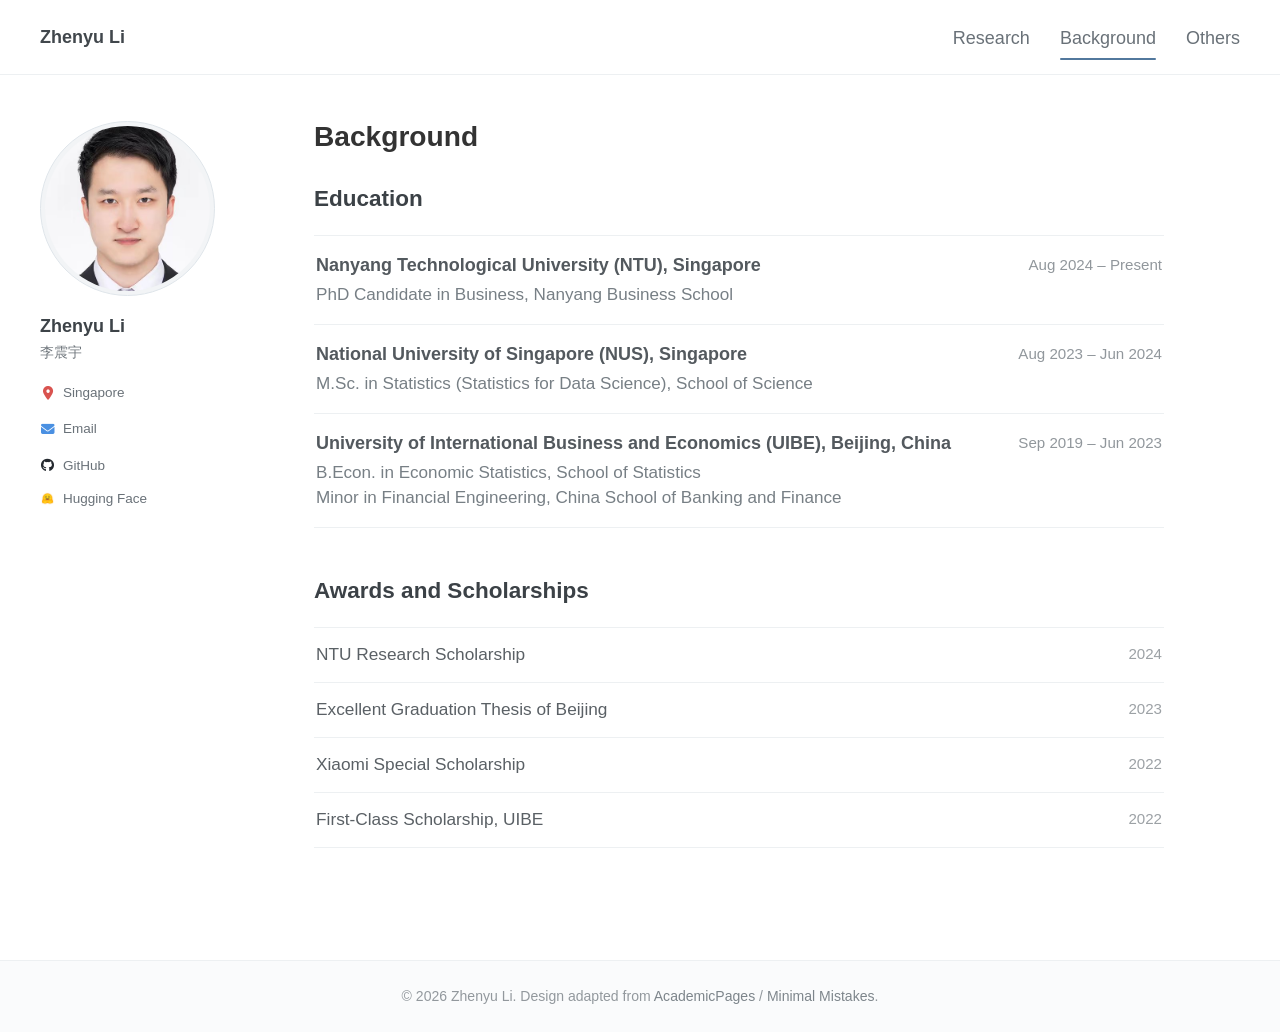
==== background/index.html @ b572c9ec "Refresh global sidebar icon styles" ====
<!DOCTYPE html>
<html lang="en">
<head>
  <meta charset="utf-8">
  <meta name="viewport" content="width=device-width, initial-scale=1">
  <title>Background – Zhenyu Li</title>
  <meta name="description" content="Education, awards, and academic background of Zhenyu Li.">
  <link rel="canonical" href="https://zhenyu-zane.github.io/background/">
  <link rel="stylesheet" href="/assets/css/site.css">
  <link rel="stylesheet" href="/assets/css/refinement.css">
  <link rel="stylesheet" href="/assets/css/layout-wide.css?v=20260831-5">
  <link rel="stylesheet" href="https://cdnjs.cloudflare.com/ajax/libs/font-awesome/6.5.2/css/all.min.css">
</head>
<body>
  <header class="masthead">
    <div class="masthead-inner">
      <a class="site-title" href="/">Zhenyu Li</a>
      <nav class="site-nav" aria-label="Primary navigation">
        <a href="/research/">Research</a>
        <a class="active" href="/background/">Background</a>
        <a href="/others/">Others</a>
      </nav>
    </div>
  </header>

  <div class="page-shell">
    <aside class="author-profile" aria-label="Author profile">
      <div class="author-avatar"><img src="/证件照白底2寸.jpg" alt="Portrait of Zhenyu Li"></div>
      <div>
        <h2 class="author-name">Zhenyu Li</h2>
        <p class="author-bio">李震宇</p>
      </div>
      <ul class="author-links">
        <li><span><i class="fa-solid fa-location-dot"></i> Singapore</span></li>
        <li><a href="mailto:zhenyu009@e.ntu.edu.sg"><i class="fa-solid fa-envelope"></i> Email</a></li>
        <li><a href="https://github.com/Zhenyu-Zane" target="_blank" rel="noopener"><i class="fa-brands fa-github"></i> GitHub</a></li>
        <li><a href="https://huggingface.co/Zhenyu-Zane" target="_blank" rel="noopener"><img class="hf-mini" src="/huggingface.png" alt=""> Hugging Face</a></li>
      </ul>
    </aside>

    <main class="page-content">
      <h1 class="page-title">Background</h1>
      <section class="section-block">
        <h2 class="section-heading">Education</h2>
        <div class="education-list">
          <div class="education-row"><div><div class="education-school">Nanyang Technological University (NTU), Singapore</div><div class="education-degree">PhD Candidate in Business, Nanyang Business School</div></div><div class="education-date">Aug 2024 – Present</div></div>
          <div class="education-row"><div><div class="education-school">National University of Singapore (NUS), Singapore</div><div class="education-degree">M.Sc. in Statistics (Statistics for Data Science), School of Science</div></div><div class="education-date">Aug 2023 – Jun 2024</div></div>
          <div class="education-row"><div><div class="education-school">University of International Business and Economics (UIBE), Beijing, China</div><div class="education-degree">B.Econ. in Economic Statistics, School of Statistics<br>Minor in Financial Engineering, China School of Banking and Finance</div></div><div class="education-date">Sep 2019 – Jun 2023</div></div>
        </div>
      </section>
      <section class="section-block">
        <h2 class="section-heading">Awards and Scholarships</h2>
        <div class="simple-list">
          <div class="simple-row"><div class="simple-name">NTU Research Scholarship</div><div class="simple-year">2024</div></div>
          <div class="simple-row"><div class="simple-name">Excellent Graduation Thesis of Beijing</div><div class="simple-year">2023</div></div>
          <div class="simple-row"><div class="simple-name">Xiaomi Special Scholarship</div><div class="simple-year">2022</div></div>
          <div class="simple-row"><div class="simple-name">First-Class Scholarship, UIBE</div><div class="simple-year">2022</div></div>
        </div>
      </section>
    </main>
  </div>

  <footer class="site-footer"><div class="site-footer-inner">© 2026 Zhenyu Li. Design adapted from <a href="https://academicpages.github.io/" target="_blank" rel="noopener">AcademicPages</a> / <a href="https://mmistakes.github.io/minimal-mistakes/" target="_blank" rel="noopener">Minimal Mistakes</a>.</div></footer>
</body>
</html>
---- assets/css/site.css ----
:root {
  --accent: #52789d;
  --accent-dark: #456987;
  --text-main: #4f555a;
  --text-strong: #30363b;
  --text-secondary: #6f767c;
  --text-muted: #969da3;
  --border: #dfe5ea;
  --border-soft: #edf0f2;
  --surface-soft: #f7f9fb;
  --surface-blue: #f3f7fb;
  --white: #ffffff;
  --page-width: 1180px;
  --content-width: 790px;
}

* { box-sizing: border-box; }

html {
  scroll-behavior: smooth;
  background: var(--white);
}

body {
  margin: 0;
  color: var(--text-main);
  background: var(--white);
  font-family: -apple-system, BlinkMacSystemFont, "Segoe UI", Roboto, Helvetica, Arial, sans-serif;
  font-size: 16px;
  line-height: 1.62;
  -webkit-font-smoothing: antialiased;
  text-rendering: optimizeLegibility;
}

a {
  color: var(--accent-dark);
  text-decoration: none;
}

a:hover {
  color: var(--accent);
  text-decoration: underline;
  text-underline-offset: 3px;
}

.masthead {
  position: relative;
  z-index: 20;
  width: 100%;
  background: rgba(255,255,255,.98);
  border-bottom: 1px solid var(--border-soft);
}

.masthead-inner {
  max-width: var(--page-width);
  min-height: 68px;
  margin: 0 auto;
  padding: 0 24px;
  display: flex;
  align-items: center;
  justify-content: space-between;
  gap: 28px;
}

.site-title {
  color: #343a40;
  font-size: .98rem;
  font-weight: 600;
  white-space: nowrap;
}

.site-title:hover {
  color: var(--accent-dark);
  text-decoration: none;
}

.site-nav {
  display: flex;
  align-items: center;
  gap: 29px;
}

.site-nav a {
  position: relative;
  padding: 24px 0 21px;
  color: #565d63;
  font-size: .91rem;
  font-weight: 500;
  white-space: nowrap;
}

.site-nav a:hover {
  color: var(--accent-dark);
  text-decoration: none;
}

.site-nav a.active::after {
  content: "";
  position: absolute;
  left: 0;
  right: 0;
  bottom: 14px;
  height: 2px;
  border-radius: 2px;
  background: var(--accent);
}

.page-shell {
  max-width: var(--page-width);
  margin: 0 auto;
  padding: 42px 24px 60px;
  display: grid;
  grid-template-columns: 230px minmax(0, 1fr);
  gap: 62px;
}

.author-profile {
  position: sticky;
  top: 28px;
  align-self: start;
  padding-top: 4px;
}

.author-avatar {
  width: 174px;
  height: 174px;
  margin-bottom: 19px;
  overflow: hidden;
  border-radius: 50%;
  background: #f2f4f6;
  border: 1px solid var(--border);
}

.author-avatar img {
  width: 100%;
  height: 100%;
  display: block;
  object-fit: cover;
  object-position: 50% 28%;
}

.author-name {
  margin: 0 0 2px;
  color: #343a40;
  font-size: 1.08rem;
  font-weight: 650;
  line-height: 1.35;
}

.author-bio {
  margin: 0 0 15px;
  color: var(--text-secondary);
  font-size: .86rem;
  line-height: 1.45;
}

.author-role {
  margin: 0 0 18px;
  color: var(--text-secondary);
  font-size: .82rem;
  line-height: 1.48;
}

.author-links {
  list-style: none;
  margin: 0;
  padding: 0;
}

.author-links li {
  margin: 7px 0;
}

.author-links a,
.author-links span {
  display: inline-flex;
  align-items: center;
  gap: 8px;
  color: #697178;
  font-size: .81rem;
  line-height: 1.35;
}

.author-links a:hover {
  color: var(--accent-dark);
  text-decoration: none;
}

.author-links i {
  width: 15px;
  color: #7d868e;
  text-align: center;
}

.hf-mini {
  width: 15px;
  height: 15px;
  object-fit: contain;
  opacity: .72;
  filter: grayscale(1);
}

.page-content {
  width: 100%;
  max-width: var(--content-width);
  min-width: 0;
}

.page-title {
  margin: 0 0 25px;
  color: #333;
  font-size: 1.54rem;
  font-weight: 620;
  line-height: 1.3;
}

.home-intro {
  color: var(--text-main);
}

.home-intro p {
  margin: 0 0 18px;
  line-height: 1.64;
}

.home-section {
  margin: 40px 0;
}

.home-section-heading {
  margin-bottom: 14px;
}

.home-section-label {
  color: #7f878d;
  font-size: .73rem;
  font-weight: 650;
  letter-spacing: .09em;
  text-transform: uppercase;
}

.research-layout {
  display: grid;
  grid-template-columns: 1fr 1fr;
  gap: 56px;
  padding-top: 2px;
}

.research-group-heading {
  margin-bottom: 13px;
  color: #42484d;
  font-size: .76rem;
  font-weight: 650;
  letter-spacing: .035em;
  text-transform: uppercase;
}

.research-tags {
  display: flex;
  flex-direction: column;
  align-items: flex-start;
  gap: 9px;
}

.research-tag {
  display: inline-flex;
  align-items: center;
  max-width: 100%;
  padding: 7px 13px;
  color: #4f5962;
  background: linear-gradient(180deg, #fbfcfd 0%, #f5f7f9 100%);
  border: 1px solid #dde3e8;
  border-radius: 18px;
  box-shadow: 0 2px 5px rgba(60,78,95,.025);
  font-size: .83rem;
  line-height: 1.25;
  transition: transform .16s ease, border-color .16s ease, background .16s ease, box-shadow .16s ease;
}

.research-tag::before {
  content: "";
  width: 5px;
  height: 5px;
  margin-right: 8px;
  flex-shrink: 0;
  background: #5d8db7;
  border-radius: 50%;
  box-shadow: 0 0 0 2px rgba(93,141,183,.08);
}

.research-group:nth-child(2) .research-tag::before {
  background: #7896ad;
  box-shadow: 0 0 0 2px rgba(120,150,173,.08);
}

.research-tag:hover {
  transform: translateY(-1px);
  background: #f3f7fa;
  border-color: #cbd9e4;
  box-shadow: 0 4px 9px rgba(60,78,95,.05);
}

.feature-list {
  border-top: 1px solid var(--border-soft);
}

.feature-row {
  display: grid;
  grid-template-columns: 88px minmax(0, 1fr);
  gap: 16px;
  padding: 14px 2px;
  border-bottom: 1px solid var(--border-soft);
}

.feature-year {
  padding-top: 1px;
  color: var(--text-muted);
  font-size: .79rem;
  white-space: nowrap;
}

.feature-title {
  color: #53595e;
  font-size: .92rem;
  font-weight: 600;
  line-height: 1.42;
}

.feature-meta {
  margin-top: 3px;
  color: #8c9297;
  font-size: .78rem;
  line-height: 1.45;
}

.education-list {
  border-top: 1px solid var(--border-soft);
}

.education-row {
  display: grid;
  grid-template-columns: minmax(0,1fr) auto;
  gap: 22px;
  padding: 15px 2px;
  border-bottom: 1px solid var(--border-soft);
}

.education-school {
  color: #53595e;
  font-size: .91rem;
  font-weight: 600;
  line-height: 1.42;
}

.education-degree {
  margin-top: 3px;
  color: #7f868c;
  font-size: .80rem;
  line-height: 1.45;
}

.education-date {
  padding-top: 1px;
  color: #9aa0a5;
  font-size: .77rem;
  white-space: nowrap;
}

.paper-card {
  width: 100%;
  margin: 20px 0 30px;
  padding: 26px 30px;
  background: #fff;
  border: 1px solid #dddfe2;
  border-radius: 15px;
}

.paper-title {
  margin: 0 0 8px;
  color: #444a4f;
  font-size: 1.04rem;
  font-weight: 620;
  line-height: 1.42;
}

.paper-title a { color: inherit; }
.paper-title a:hover { color: var(--accent-dark); }

.paper-authors,
.paper-description {
  margin: 0 0 7px;
  color: #5f666b;
  font-size: .87rem;
  line-height: 1.52;
}

.paper-status {
  margin: 0;
  color: #62686d;
  font-size: .86rem;
  line-height: 1.5;
}

.paper-link {
  margin-top: 12px;
  font-size: .80rem;
}

.paper-link a {
  color: #677078;
  text-decoration: underline;
  text-underline-offset: 3px;
}

.section-block { margin: 0 0 44px; }

.section-heading {
  margin: 0 0 18px;
  color: #3b4146;
  font-size: 1.20rem;
  font-weight: 620;
  line-height: 1.35;
}

.project-card {
  margin: 0 0 18px;
  padding: 20px 22px;
  background: var(--surface-soft);
  border: 1px solid var(--border);
  border-radius: 10px;
}

.project-title {
  margin: 0 0 6px;
  font-size: .98rem;
  font-weight: 620;
}

.project-description {
  margin: 0;
  color: #686f75;
  font-size: .85rem;
  line-height: 1.52;
}

.project-tags {
  display: flex;
  flex-wrap: wrap;
  gap: 7px;
  margin-top: 12px;
}

.project-tags span {
  padding: 4px 9px;
  color: #6f7880;
  background: #fff;
  border: 1px solid #dde3e8;
  border-radius: 13px;
  font-size: .70rem;
}

.simple-list { border-top: 1px solid var(--border-soft); }

.simple-row {
  display: grid;
  grid-template-columns: minmax(0, 1fr) 58px;
  gap: 18px;
  padding: 13px 2px;
  border-bottom: 1px solid var(--border-soft);
}

.simple-name {
  color: #5a6065;
  font-size: .87rem;
  line-height: 1.48;
}

.simple-year {
  color: #9ca1a5;
  font-size: .77rem;
  text-align: right;
  white-space: nowrap;
}

.notice {
  margin: 22px 0 0;
  padding: 15px 18px;
  background: linear-gradient(90deg, var(--surface-blue), #fff 100%);
  border: 1px solid #d8e3ee;
  border-left: 4px solid var(--accent);
  border-radius: 7px;
  color: #697178;
  font-size: .83rem;
  line-height: 1.5;
}

.home-updated {
  margin-top: 33px;
  color: #a6aaae;
  font-size: .70rem;
}

.site-footer {
  border-top: 1px solid var(--border-soft);
  background: #fafbfc;
}

.site-footer-inner {
  max-width: var(--page-width);
  margin: 0 auto;
  padding: 24px;
  color: #92989d;
  font-size: .72rem;
  text-align: center;
}

.site-footer a { color: #7d858b; }

@media (max-width: 900px) {
  .page-shell {
    grid-template-columns: 190px minmax(0, 1fr);
    gap: 38px;
  }

  .author-avatar {
    width: 150px;
    height: 150px;
  }
}

@media (max-width: 700px) {
  body { font-size: 15px; }

  .masthead-inner {
    min-height: 60px;
    padding: 0 16px;
    gap: 16px;
  }

  .site-title { font-size: .91rem; }

  .site-nav {
    gap: 15px;
    overflow-x: auto;
  }

  .site-nav a {
    padding: 20px 0 17px;
    font-size: .80rem;
  }

  .site-nav a.active::after { bottom: 11px; }

  .page-shell {
    display: block;
    padding: 28px 17px 46px;
  }

  .author-profile {
    position: static;
    display: grid;
    grid-template-columns: 96px minmax(0, 1fr);
    gap: 15px;
    margin-bottom: 36px;
    padding: 0 0 25px;
    border-bottom: 1px solid var(--border-soft);
  }

  .author-avatar {
    grid-row: 1 / span 3;
    width: 92px;
    height: 92px;
    margin: 0;
  }

  .author-name { font-size: 1rem; }
  .author-bio { margin-bottom: 6px; font-size: .79rem; }
  .author-role { margin: 0; font-size: .76rem; }

  .author-links {
    grid-column: 1 / -1;
    display: flex;
    flex-wrap: wrap;
    gap: 5px 13px;
    margin-top: 2px;
  }

  .author-links li { margin: 0; }
  .author-links a, .author-links span { font-size: .75rem; }

  .page-content { max-width: none; }

  .page-title {
    margin-bottom: 19px;
    font-size: 1.28rem;
  }

  .home-intro { font-size: .94rem; }
  .home-intro p { line-height: 1.58; }
  .home-section { margin: 32px 0; }

  .research-layout {
    grid-template-columns: minmax(0,1fr) minmax(0,1fr);
    gap: 13px;
  }

  .research-group-heading {
    margin-bottom: 9px;
    font-size: .64rem;
  }

  .research-tags { gap: 7px; }

  .research-tag {
    padding: 6px 8px;
    font-size: .69rem;
    white-space: normal;
  }

  .feature-row {
    grid-template-columns: 69px minmax(0,1fr);
    gap: 10px;
  }

  .feature-year { font-size: .72rem; }
  .feature-title { font-size: .84rem; }
  .feature-meta { font-size: .72rem; }

  .education-row { display: block; }
  .education-date { margin-top: 5px; }

  .paper-card {
    margin: 14px 0 22px;
    padding: 18px 16px;
    border-radius: 13px;
  }

  .paper-title { font-size: .96rem; }
  .paper-authors,
  .paper-description,
  .paper-status { font-size: .80rem; }

  .simple-row {
    grid-template-columns: minmax(0,1fr) 50px;
    gap: 10px;
  }
}

@media (max-width: 430px) {
  .masthead-inner {
    align-items: flex-start;
    flex-direction: column;
    padding-top: 11px;
    padding-bottom: 6px;
    gap: 2px;
  }

  .site-nav { width: 100%; }

  .site-nav a { padding: 8px 0 11px; }
  .site-nav a.active::after { bottom: 4px; }

  .research-layout {
    grid-template-columns: 1fr;
    gap: 22px;
  }
}
---- assets/css/refinement.css ----
:root {
  --link: #52adc8;
  --link-hover: #3e8296;
  --page-width: 1010px;
  --content-width: 735px;
}

body {
  font-family: -apple-system, BlinkMacSystemFont, ".SFNSText-Regular", "San Francisco", "Roboto", "Segoe UI", "Helvetica Neue", "Lucida Grande", Arial, sans-serif;
  font-size: 17px;
  line-height: 1.62;
}

a {
  color: var(--link);
}

a:hover {
  color: var(--link-hover);
}

.masthead-inner {
  max-width: var(--page-width);
  padding-left: 20px;
  padding-right: 20px;
}

.site-title {
  color: #41474c;
  font-size: 1rem;
}

.site-title:hover {
  color: #2f353a;
}

.site-nav {
  gap: 30px;
}

.site-nav a {
  color: #697178;
  font-size: .96rem;
}

.site-nav a:hover {
  color: #454c52;
}

.page-shell {
  max-width: var(--page-width);
  padding: 44px 20px 64px;
  grid-template-columns: 190px minmax(0, 1fr);
  gap: 52px;
}

.author-profile {
  padding-top: 2px;
}

.author-avatar {
  width: 175px;
  height: 175px;
  margin-bottom: 18px;
  padding: 4px;
}

.author-avatar img {
  border-radius: 50%;
}

.author-name {
  margin-bottom: 5px;
  color: #3d4348;
  font-size: 1.06rem;
}

.author-bio {
  font-size: .94rem;
}

.author-role {
  font-size: .90rem;
  line-height: 1.5;
}

.author-links a,
.author-links span {
  color: #697178;
  font-size: .88rem;
  line-height: 1.4;
}

.author-links a:hover {
  color: #40474d;
  text-decoration: underline;
}

.page-content {
  max-width: var(--content-width);
}

.page-title {
  margin-bottom: 28px;
  font-size: 1.64rem;
}

.home-intro {
  font-size: 1rem;
}

.home-intro p {
  margin-bottom: 20px;
  line-height: 1.66;
}

.home-section {
  margin: 42px 0;
}

.home-section-heading {
  margin-bottom: 15px;
}

.home-section-label {
  color: #747c82;
  font-size: .80rem;
}

.research-layout {
  gap: 48px;
}

.research-group-heading {
  font-size: .82rem;
}

.research-tag {
  padding: 8px 13px;
  font-size: .90rem;
  line-height: 1.28;
}

.feature-row {
  grid-template-columns: 78px minmax(0, 1fr);
  gap: 17px;
  padding: 16px 2px;
}

.feature-year {
  font-size: .87rem;
}

.feature-title {
  font-size: 1rem;
  line-height: 1.45;
}

.feature-meta {
  margin-top: 4px;
  color: #7f868c;
  font-size: .90rem;
  line-height: 1.5;
}

.education-row {
  padding: 16px 2px;
}

.education-school {
  font-size: 1rem;
  line-height: 1.45;
}

.education-degree {
  margin-top: 4px;
  color: #777f85;
  font-size: .90rem;
  line-height: 1.5;
}

.education-date {
  color: #91979c;
  font-size: .84rem;
}

.section-block {
  margin-bottom: 48px;
}

.section-heading {
  margin-bottom: 21px;
  font-size: 1.28rem;
}

/* Text-led academic bibliography, following a CV/working-paper convention. */
.bibliography-list {
  margin: 0;
  padding-left: 1.45rem;
}

.bibliography-list > li {
  margin: 0 0 23px;
  padding-left: .32rem;
  color: #4f555a;
}

.bibliography-list > li::marker {
  color: #6f767c;
  font-variant-numeric: tabular-nums;
}

.bibliography-list p {
  margin: 0;
}

.citation-line {
  color: #41474c;
  font-size: 1rem;
  line-height: 1.64;
}

.citation-title {
  color: #343a40;
  font-weight: 500;
}

.citation-line .journal {
  color: #30363b;
  font-weight: 650;
  font-style: italic;
}

.citation-note {
  margin-top: 5px !important;
  color: #737b81;
  font-size: .91rem;
  line-height: 1.5;
}

.bracket-link {
  margin-left: 4px;
  font-size: .92em;
  white-space: nowrap;
}

.project-title {
  font-size: 1.03rem;
}

.project-description {
  font-size: .92rem;
  line-height: 1.56;
}

.project-tags span {
  font-size: .78rem;
}

.simple-row {
  padding: 14px 2px;
}

.simple-name {
  font-size: .94rem;
  line-height: 1.5;
}

.simple-year {
  font-size: .84rem;
}

.home-updated,
.site-footer-inner {
  font-size: .78rem;
}

@media (max-width: 820px) {
  .page-shell {
    grid-template-columns: 180px minmax(0, 1fr);
    gap: 34px;
  }

  .author-avatar {
    width: 158px;
    height: 158px;
  }
}

@media (max-width: 700px) {
  body {
    font-size: 16px;
  }

  .site-title {
    font-size: .96rem;
  }

  .site-nav {
    gap: 16px;
  }

  .site-nav a {
    font-size: .86rem;
  }

  .page-shell {
    padding: 29px 17px 48px;
  }

  .author-profile {
    grid-template-columns: 98px minmax(0, 1fr);
    margin-bottom: 37px;
    padding-bottom: 26px;
  }

  .author-avatar {
    width: 94px;
    height: 94px;
    padding: 3px;
  }

  .author-name {
    font-size: 1rem;
  }

  .author-bio {
    font-size: .86rem;
  }

  .author-role {
    font-size: .82rem;
  }

  .author-links a,
  .author-links span {
    font-size: .81rem;
  }

  .page-title {
    font-size: 1.38rem;
  }

  .home-intro {
    font-size: .97rem;
  }

  .home-section-label {
    font-size: .76rem;
  }

  .research-layout {
    gap: 15px;
  }

  .research-group-heading {
    font-size: .74rem;
  }

  .research-tag {
    padding: 7px 9px;
    font-size: .79rem;
  }

  .feature-row {
    grid-template-columns: 66px minmax(0, 1fr);
    gap: 11px;
  }

  .feature-year {
    font-size: .80rem;
  }

  .feature-title {
    font-size: .92rem;
  }

  .feature-meta {
    font-size: .82rem;
  }

  .education-school {
    font-size: .94rem;
  }

  .education-degree {
    font-size: .84rem;
  }

  .education-date {
    font-size: .80rem;
  }

  .section-heading {
    font-size: 1.16rem;
  }

  .bibliography-list {
    padding-left: 1.28rem;
  }

  .bibliography-list > li {
    margin-bottom: 20px;
    padding-left: .18rem;
  }

  .citation-line {
    font-size: .93rem;
  }

  .citation-note {
    font-size: .84rem;
  }

  .project-title {
    font-size: .96rem;
  }

  .project-description {
    font-size: .85rem;
  }

  .simple-name {
    font-size: .88rem;
  }

  .simple-year {
    font-size: .80rem;
  }
}
---- assets/css/layout-wide.css ----
:root {
  --page-width: 1240px;
  --content-width: 850px;
}

/* Match AcademicPages' desktop typography scale: 16px on small screens,
   18px from tablet/desktop widths upward. */
html {
  font-size: 16px;
}

body {
  font-size: 1rem !important;
}

@media (min-width: 768px) {
  html {
    font-size: 18px;
  }
}

/* Global typography parity across all pages. */
.site-title {
  font-size: 1rem !important;
}

.site-nav a {
  font-size: 1rem !important;
  transition: color .18s ease, transform .18s ease;
}

/* Quiet AcademicPages-style navigation motion. */
.site-nav a::after {
  content: "";
  position: absolute;
  left: 0;
  right: 0;
  bottom: 14px;
  height: 2px;
  border-radius: 2px;
  background: #52adc8;
  transform: scaleX(0);
  transform-origin: center;
  transition: transform .18s ease;
}

.site-nav a:hover {
  transform: translateY(-1px);
}

.site-nav a:hover::after,
.site-nav a.active::after {
  transform: scaleX(1);
}

.author-name {
  font-size: 1rem !important;
}

.author-bio,
.author-links a,
.author-links span {
  font-size: .75rem !important;
}

/* Keep sidebar text quiet, but restore recognizable icon colors. */
.author-links li:nth-child(1) i {
  color: #d9534f !important;
}

.author-links li:nth-child(2) i {
  color: #4a90e2 !important;
}

.author-links li:nth-child(3) i {
  color: #24292f !important;
}

.hf-mini {
  opacity: 1 !important;
  filter: none !important;
}

.home-intro {
  font-size: 1rem !important;
}

.home-section-label {
  font-size: .73rem !important;
}

.research-group-heading {
  font-size: .76rem !important;
}

.research-tag {
  font-size: .83rem !important;
  transition: transform .18s ease, border-color .18s ease, background .18s ease, box-shadow .18s ease !important;
}

.research-tag:hover {
  transform: translateY(-2px) !important;
  background: #f2f7fa !important;
  border-color: #c8d9e5 !important;
  box-shadow: 0 5px 12px rgba(60,78,95,.07) !important;
}

.page-title {
  font-size: 1.563rem !important;
}

.section-heading {
  font-size: 1.25rem !important;
}

/* Keep the principal reading text near the 18px desktop baseline. */
.citation-line {
  font-size: 1rem !important;
}

.citation-note {
  font-size: .94rem !important;
}

.education-school {
  font-size: 1rem !important;
}

.education-degree {
  font-size: .95rem !important;
}

.education-date {
  font-size: .84rem !important;
}

.project-title {
  font-size: 1.06rem !important;
}

.project-description {
  font-size: .98rem !important;
  line-height: 1.56 !important;
}

.project-tags span {
  font-size: .76rem !important;
}

.simple-name {
  font-size: .96rem !important;
}

/* Keep the same academic-page geometry on every desktop page. */
.masthead-inner {
  width: 100%;
  max-width: 1240px !important;
}

.page-shell {
  width: 100%;
  max-width: 1240px !important;
  grid-template-columns: 210px minmax(0, 1fr) !important;
  gap: 64px !important;
}

.page-content {
  width: 100%;
  max-width: 850px !important;
  font-size: 1rem;
}

@media (max-width: 980px) {
  .page-shell {
    grid-template-columns: 190px minmax(0, 1fr) !important;
    gap: 42px !important;
  }
}

@media (max-width: 820px) {
  .page-shell {
    grid-template-columns: 180px minmax(0, 1fr) !important;
    gap: 34px !important;
  }
}

@media (max-width: 700px) {
  .site-nav a:hover {
    transform: none;
  }

  .site-nav a::after {
    bottom: 11px;
  }

  .page-shell {
    display: block !important;
  }

  .page-content {
    max-width: none !important;
  }

  .project-description,
  .education-degree,
  .simple-name,
  .citation-note {
    font-size: .90rem !important;
  }
}
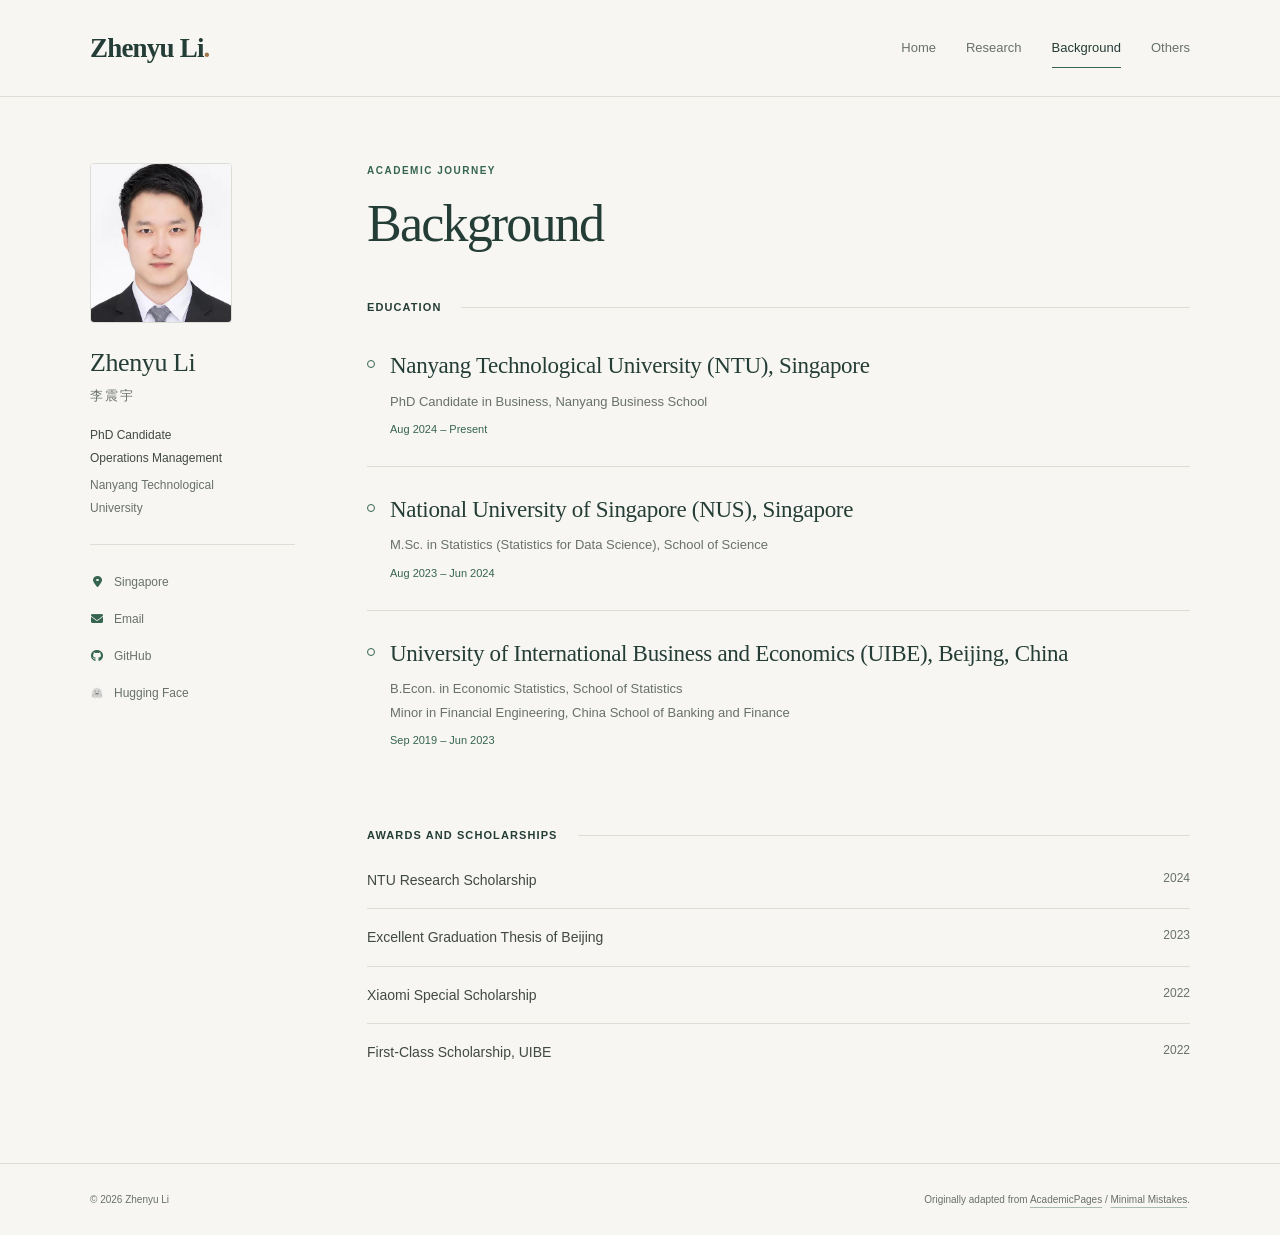
==== commit 0e211cf7: "Refine academic site with an editorial visual design" ====
--- a/background/index.html
+++ b/background/index.html
@@ -6,18 +6,19 @@
   <title>Background – Zhenyu Li</title>
   <meta name="description" content="Education, awards, and academic background of Zhenyu Li.">
   <link rel="canonical" href="https://zhenyu-zane.github.io/background/">
-  <link rel="stylesheet" href="/assets/css/site.css">
-  <link rel="stylesheet" href="/assets/css/refinement.css">
-  <link rel="stylesheet" href="/assets/css/layout-wide.css?v=20260831-5">
+  <link rel="stylesheet" href="/assets/css/editorial.css?v=20261018">
+  <meta name="theme-color" content="#f7f6f2">
   <link rel="stylesheet" href="https://cdnjs.cloudflare.com/ajax/libs/font-awesome/6.5.2/css/all.min.css">
 </head>
 <body>
+  <a class="skip-link" href="#main-content">Skip to content</a>
   <header class="masthead">
     <div class="masthead-inner">
-      <a class="site-title" href="/">Zhenyu Li</a>
+      <a class="site-title" href="/" aria-label="Zhenyu Li, home">Zhenyu Li<span class="site-title-dot" aria-hidden="true">.</span></a>
       <nav class="site-nav" aria-label="Primary navigation">
+        <a href="/">Home</a>
         <a href="/research/">Research</a>
-        <a class="active" href="/background/">Background</a>
+        <a class="active" aria-current="page" href="/background/">Background</a>
         <a href="/others/">Others</a>
       </nav>
     </div>
@@ -25,10 +26,11 @@
 
   <div class="page-shell">
     <aside class="author-profile" aria-label="Author profile">
-      <div class="author-avatar"><img src="/证件照白底2寸.jpg" alt="Portrait of Zhenyu Li"></div>
+      <div class="author-avatar"><img width="174" height="174" src="/profile.jpg" alt="Portrait of Zhenyu Li"></div>
       <div>
         <h2 class="author-name">Zhenyu Li</h2>
-        <p class="author-bio">李震宇</p>
+        <p class="author-bio" lang="zh">李震宇</p>
+        <p class="author-role">PhD Candidate<br>Operations Management<br><span>Nanyang Technological University</span></p>
       </div>
       <ul class="author-links">
         <li><span><i class="fa-solid fa-location-dot"></i> Singapore</span></li>
@@ -38,7 +40,8 @@
       </ul>
     </aside>
 
-    <main class="page-content">
+    <main id="main-content" class="page-content">
+      <p class="eyebrow">Academic journey</p>
       <h1 class="page-title">Background</h1>
       <section class="section-block">
         <h2 class="section-heading">Education</h2>
@@ -60,6 +63,6 @@
     </main>
   </div>
 
-  <footer class="site-footer"><div class="site-footer-inner">© 2026 Zhenyu Li. Design adapted from <a href="https://academicpages.github.io/" target="_blank" rel="noopener">AcademicPages</a> / <a href="https://mmistakes.github.io/minimal-mistakes/" target="_blank" rel="noopener">Minimal Mistakes</a>.</div></footer>
+  <footer class="site-footer"><div class="site-footer-inner"><span>© 2026 Zhenyu Li</span><span class="footer-credit">Originally adapted from <a href="https://academicpages.github.io/" target="_blank" rel="noopener">AcademicPages</a> / <a href="https://mmistakes.github.io/minimal-mistakes/" target="_blank" rel="noopener">Minimal Mistakes</a>.</span></div></footer>
 </body>
 </html>
--- a/assets/css/editorial.css
+++ b/assets/css/editorial.css
@@ -0,0 +1,177 @@
+/* A shared editorial system for the academic homepage. */
+:root {
+  --paper: #f7f6f2;
+  --ink: #253d37;
+  --text: #414944;
+  --muted: #68716a;
+  --accent: #356451;
+  --line: #dcded5;
+  --soft: #edf0e8;
+  --serif: Georgia, "Times New Roman", "Noto Serif SC", serif;
+  --sans: -apple-system, BlinkMacSystemFont, "Segoe UI", "Microsoft YaHei", sans-serif;
+}
+* { box-sizing: border-box; }
+html { background: var(--paper); scroll-behavior: smooth; scroll-padding-top: 28px; }
+body { margin: 0; color: var(--text); font: 16px/1.75 var(--sans); -webkit-font-smoothing: antialiased; }
+::selection { color: var(--ink); background: #dbe6d8; }
+a { color: var(--accent); text-decoration-color: #a9bbb0; text-underline-offset: 4px; }
+a:hover { color: var(--ink); text-decoration-color: var(--ink); }
+a:focus-visible { outline: 2px solid var(--accent); outline-offset: 5px; border-radius: 2px; }
+img { max-width: 100%; }
+strong { color: var(--ink); font-weight: 600; }
+.skip-link { position: absolute; top: -80px; left: 20px; z-index: 100; padding: 10px 16px; background: var(--ink); color: #fff; }
+.skip-link:focus { top: 12px; color: #fff; }
+.masthead { border-bottom: 1px solid var(--line); }
+.masthead-inner { max-width: 1180px; min-height: 96px; margin: auto; padding: 0 40px; display: flex; align-items: center; justify-content: space-between; gap: 32px; }
+.site-title { font: 600 27px/1.2 var(--serif); letter-spacing: -.8px; color: var(--ink); text-decoration: none; white-space: nowrap; }
+.site-title-dot { color: #a4774c; }
+.site-nav { display: flex; align-items: center; gap: 30px; }
+.site-nav a { position: relative; display: flex; align-items: center; min-height: 52px; color: var(--muted); font-size: 13px; font-weight: 500; text-decoration: none; }
+.site-nav a::after { content: ""; position: absolute; left: 0; right: 0; bottom: 6px; height: 1px; background: var(--accent); transform: scaleX(0); transform-origin: left; transition: transform .2s ease; }
+.site-nav a:hover, .site-nav a.active { color: var(--ink); }
+.site-nav a:hover::after, .site-nav a.active::after { transform: scaleX(1); }
+.page-shell { max-width: 1180px; margin: auto; padding: 66px 40px 82px; display: grid; grid-template-columns: 205px minmax(0, 1fr); gap: 72px; }
+.author-profile { position: sticky; top: 36px; align-self: start; }
+.author-avatar { width: 142px; height: 160px; overflow: hidden; margin-bottom: 24px; background: #fff; border: 1px solid var(--line); border-radius: 4px; }
+.author-avatar img { width: 100%; height: 100%; display: block; object-fit: cover; object-position: 50% 32%; }
+.author-name { margin: 0; color: var(--ink); font: 400 26px/1.25 var(--serif); letter-spacing: -.4px; }
+.author-bio { margin: 5px 0 17px; color: var(--muted); font-size: 13px; letter-spacing: .16em; }
+.author-role { margin: 0; font-size: 12px; line-height: 1.9; }
+.author-role span { display: inline-block; color: var(--muted); margin-top: 4px; max-width: 175px; }
+.author-links { margin: 25px 0 0; padding: 21px 0 0; list-style: none; border-top: 1px solid var(--line); }
+.author-links li { margin: 0 0 5px; }
+.author-links a, .author-links span { display: inline-flex; align-items: center; gap: 10px; min-height: 32px; color: var(--muted); font-size: 12px; text-decoration: none; }
+.author-links a:hover { color: var(--accent); text-decoration: underline; }
+.author-links i { width: 14px; text-align: center; color: var(--accent); font-size: 12px; }
+.hf-mini { width: 14px; height: 14px; object-fit: contain; filter: grayscale(1); opacity: .75; }
+.page-content { min-width: 0; }
+.eyebrow { margin: 0 0 17px; color: var(--accent); font-size: 10px; font-weight: 600; line-height: 1.5; letter-spacing: .15em; text-transform: uppercase; }
+.home-heading h1 { margin: 0 0 29px; color: var(--ink); font: 400 clamp(42px, 4.6vw, 62px)/1.08 var(--serif); letter-spacing: -2.2px; }
+.home-heading h1 em { color: var(--accent); font-weight: 400; }
+.home-intro { max-width: 700px; }
+.home-intro p { margin: 0 0 18px; }
+.home-intro p:first-child { font-size: 17px; line-height: 1.8; }
+.intro-actions { display: flex; flex-wrap: wrap; gap: 14px 30px; margin-top: 27px; }
+.text-link { display: inline-flex; align-items: center; gap: 15px; min-height: 38px; color: var(--ink); font-size: 12px; font-weight: 600; text-decoration: none; border-bottom: 1px solid #9bad9e; }
+.text-link span { transition: transform .2s ease; }
+.text-link:hover span { transform: translate(2px, -2px); }
+.secondary-link { color: var(--muted); border-color: var(--line); }
+.home-section { margin: 45px 0 40px; padding-top: 27px; border-top: 1px solid var(--line); }
+.home-section-label { margin: 0 0 22px; color: var(--muted); font-size: 10px; font-weight: 600; letter-spacing: .13em; text-transform: uppercase; }
+.research-layout { display: grid; grid-template-columns: 1fr 1fr; gap: 28px; }
+.research-group-heading { margin-bottom: 10px; color: var(--ink); font: 400 19px/1.4 var(--serif); }
+.research-tags { display: flex; flex-direction: column; gap: 5px; }
+.research-tag { font-size: 13px; line-height: 1.7; color: var(--muted); }
+.featured-publication { padding: 26px 29px 24px; background: var(--soft); border-left: 2px solid var(--accent); }
+.feature-topline { display: flex; align-items: center; justify-content: space-between; flex-wrap: wrap; gap: 8px 18px; margin-bottom: 15px; }
+.feature-topline .eyebrow { margin: 0; }
+.status-label { font-size: 10px; font-weight: 600; color: var(--accent); }
+.featured-publication h2 { margin: 0 0 9px; color: var(--ink); font: 400 25px/1.3 var(--serif); letter-spacing: -.4px; }
+.featured-publication > p { margin: 0 0 9px; font-size: 12px; color: var(--muted); }
+.home-updated { margin-top: 26px; color: var(--muted); font-size: 10px; }
+.page-title { margin: 0 0 46px; color: var(--ink); font: 400 52px/1.1 var(--serif); letter-spacing: -1.8px; }
+.section-block { margin: 0 0 49px; }
+.section-block:last-child { margin-bottom: 0; }
+.section-heading { display: flex; align-items: center; gap: 20px; margin: 0 0 6px; color: var(--ink); font-size: 11px; font-weight: 600; letter-spacing: .1em; text-transform: uppercase; }
+.section-heading::after { content: ""; height: 1px; background: var(--line); flex: 1; }
+.paper-card { padding: 27px 0; border-bottom: 1px solid var(--line); }
+.paper-card:last-child { border-bottom: 0; }
+.paper-title { margin: 0 0 12px; color: var(--ink); font: 400 25px/1.38 var(--serif); letter-spacing: -.35px; overflow-wrap: anywhere; }
+.paper-meta { margin: 0; color: var(--muted); font-size: 13px; line-height: 1.85; }
+.translated-title { display: block; margin-top: 9px; color: var(--muted); font: 400 13px/1.8 var(--sans); letter-spacing: 0; }
+.paper-meta .journal { color: var(--text); font-style: italic; }
+.bracket-link { white-space: nowrap; font-size: 12px; margin-left: 4px; }
+.paper-status { display: flex; align-items: baseline; gap: 8px; margin: 13px 0 0; color: var(--accent); font-size: 12px; }
+.paper-status em { font-style: normal; }
+.acceptance-dot { flex: 0 0 5px; width: 5px; height: 5px; background: var(--accent); border-radius: 50%; }
+.education-row { position: relative; display: grid; grid-template-columns: 1fr; gap: 7px; padding: 27px 0 27px 23px; border-bottom: 1px solid var(--line); }
+.education-row::before { content: ""; position: absolute; top: 37px; left: 0; width: 6px; height: 6px; border: 1px solid var(--accent); border-radius: 50%; }
+.education-row:last-child { border: 0; }
+.education-school { color: var(--ink); font: 400 23px/1.4 var(--serif); letter-spacing: -.3px; }
+.education-degree { margin-top: 7px; color: var(--muted); font-size: 13px; line-height: 1.8; }
+.education-date { color: var(--accent); font-size: 11px; font-variant-numeric: tabular-nums; }
+.simple-row { display: grid; grid-template-columns: minmax(0, 1fr) auto; gap: 25px; padding: 16px 0; border-bottom: 1px solid var(--line); }
+.simple-row:last-child { border: 0; }
+.simple-name { font-size: 14px; }
+.simple-year { color: var(--muted); font-size: 12px; font-variant-numeric: tabular-nums; }
+.project-card { padding: 27px 0; border-bottom: 1px solid var(--line); }
+.project-card:last-child { border: 0; }
+.project-title { margin: 0 0 12px; font: 400 24px/1.4 var(--serif); letter-spacing: -.3px; overflow-wrap: anywhere; }
+.project-title a { color: var(--ink); text-decoration: none; }
+.project-title a:hover { text-decoration: underline; }
+.project-description { margin: 0; color: var(--muted); font-size: 14px; line-height: 1.85; }
+.project-tags { display: flex; flex-wrap: wrap; gap: 8px; margin-top: 17px; }
+.project-tags span { padding: 3px 8px; background: var(--soft); color: var(--accent); font-size: 10px; }
+.site-footer { border-top: 1px solid var(--line); }
+.site-footer-inner { display: flex; flex-wrap: wrap; justify-content: space-between; gap: 10px 30px; max-width: 1180px; margin: auto; padding: 27px 40px; color: var(--muted); font-size: 10px; }
+.footer-credit a { color: inherit; }
+@media (min-width: 1400px) { .page-shell { gap: 92px; grid-template-columns: 205px minmax(0, 1fr); } }
+@media (max-width: 1000px) {
+  .masthead-inner { padding: 0 30px; }
+  .page-shell { padding: 48px 30px 64px; grid-template-columns: 170px minmax(0, 1fr); gap: 42px; }
+  .home-heading h1 { font-size: 48px; }
+  .author-avatar { width: 130px; height: 146px; }
+  .site-footer-inner { padding-left: 30px; padding-right: 30px; }
+}
+@media (max-width: 760px) {
+  .masthead-inner { min-height: 78px; padding: 0 24px; gap: 20px; }
+  .site-title { font-size: 25px; }
+  .site-nav { gap: 20px; }
+  .site-nav a { font-size: 12px; }
+  .page-shell { display: block; padding: 32px 24px 54px; }
+  .author-profile { position: static; display: grid; grid-template-columns: 76px minmax(0, 1fr); gap: 0 20px; margin-bottom: 37px; padding-bottom: 23px; border-bottom: 1px solid var(--line); }
+  .author-avatar { width: 76px; height: 89px; margin: 0; }
+  .author-name { font-size: 24px; }
+  .author-bio { margin: 2px 0 6px; font-size: 11px; }
+  .author-role { font-size: 11px; line-height: 1.6; }
+  .author-role span { display: block; margin-top: 2px; max-width: none; }
+  .author-links { grid-column: 1 / -1; display: flex; flex-wrap: wrap; gap: 4px 19px; border: 0; margin: 14px 0 0; padding: 0; }
+  .author-links li { margin: 0; }
+  .author-links a, .author-links span { font-size: 11px; min-height: 36px; gap: 7px; }
+  .home-heading h1 { font-size: 48px; }
+  .home-intro p:first-child { font-size: 16px; }
+  .home-intro { font-size: 15px; }
+  .page-title { font-size: 44px; margin-bottom: 34px; }
+  .eyebrow { font-size: 9px; margin-bottom: 15px; }
+  .site-footer-inner { padding: 23px 24px; }
+}
+@media (max-width: 480px) {
+  .masthead-inner { flex-wrap: wrap; min-height: 0; padding: 20px 22px 0; gap: 10px; }
+  .site-nav { width: 100%; justify-content: space-between; gap: 12px; }
+  .site-nav a { min-height: 44px; font-size: 12px; }
+  .site-nav a::after { bottom: 0; }
+  .page-shell { padding: 27px 22px 45px; }
+  .author-profile { gap: 0 16px; margin-bottom: 29px; padding-bottom: 16px; }
+  .author-links { gap: 0 13px; }
+  .author-links a, .author-links span { font-size: 10px; }
+  .home-heading h1 { font-size: 42px; letter-spacing: -1.5px; margin-bottom: 24px; }
+  .home-intro p { line-height: 1.85; }
+  .home-section { margin: 34px 0; padding-top: 23px; }
+  .research-layout { grid-template-columns: 1fr; gap: 23px; }
+  .research-tags { gap: 3px; }
+  .research-group-heading { font-size: 19px; margin-bottom: 7px; }
+  .featured-publication { padding: 21px; }
+  .featured-publication h2 { font-size: 23px; }
+  .feature-topline { gap: 8px; }
+  .paper-title { font-size: 23px; }
+  .paper-meta { font-size: 12px; }
+  .paper-card { padding: 24px 0; }
+  .section-block { margin-bottom: 36px; }
+  .education-school { font-size: 21px; }
+  .education-row { padding-left: 19px; }
+  .project-title { font-size: 22px; }
+  .project-description { font-size: 13px; }
+  .site-footer-inner { padding: 23px 22px; }
+}
+@media (prefers-reduced-motion: reduce) {
+  html { scroll-behavior: auto; }
+  *, *::before, *::after { transition: none !important; }
+}
+@media print {
+  body { background: white; color: black; }
+  .masthead, .author-links, .skip-link, .intro-actions, .footer-credit { display: none; }
+  .page-shell { display: block; padding: 0; }
+  .author-profile { position: static; margin-bottom: 24px; }
+  .author-avatar { display: none; }
+  .paper-card, .education-row, .project-card { break-inside: avoid; }
+}
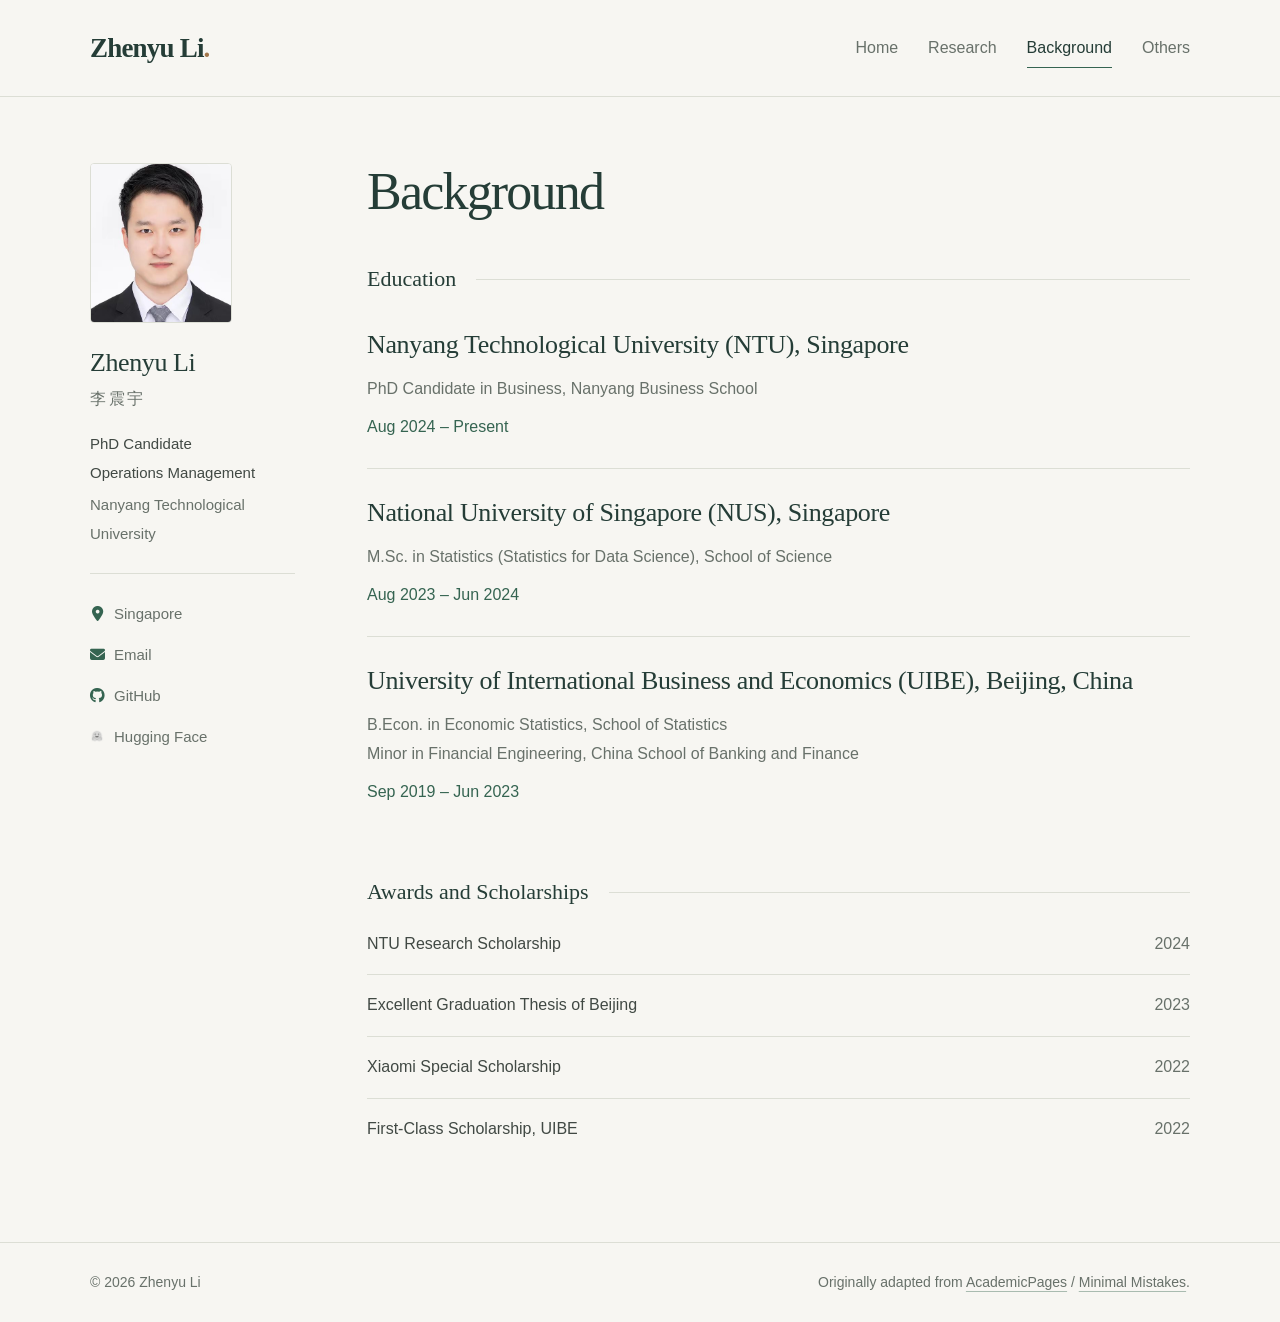
==== commit 57505233: "Improve readability across all pages and restore contact email" ====
--- a/background/index.html
+++ b/background/index.html
@@ -6,7 +6,7 @@
   <title>Background – Zhenyu Li</title>
   <meta name="description" content="Education, awards, and academic background of Zhenyu Li.">
   <link rel="canonical" href="https://zhenyu-zane.github.io/background/">
-  <link rel="stylesheet" href="/assets/css/editorial.css?v=20261018">
+  <link rel="stylesheet" href="/assets/css/editorial.css?v=20261018-3">
   <meta name="theme-color" content="#f7f6f2">
   <link rel="stylesheet" href="https://cdnjs.cloudflare.com/ajax/libs/font-awesome/6.5.2/css/all.min.css">
 </head>
@@ -41,14 +41,15 @@
     </aside>
 
     <main id="main-content" class="page-content">
-      <p class="eyebrow">Academic journey</p>
-      <h1 class="page-title">Background</h1>
+      <header class="page-heading">
+        <h1 class="page-title">Background</h1>
+      </header>
       <section class="section-block">
         <h2 class="section-heading">Education</h2>
         <div class="education-list">
-          <div class="education-row"><div><div class="education-school">Nanyang Technological University (NTU), Singapore</div><div class="education-degree">PhD Candidate in Business, Nanyang Business School</div></div><div class="education-date">Aug 2024 – Present</div></div>
-          <div class="education-row"><div><div class="education-school">National University of Singapore (NUS), Singapore</div><div class="education-degree">M.Sc. in Statistics (Statistics for Data Science), School of Science</div></div><div class="education-date">Aug 2023 – Jun 2024</div></div>
-          <div class="education-row"><div><div class="education-school">University of International Business and Economics (UIBE), Beijing, China</div><div class="education-degree">B.Econ. in Economic Statistics, School of Statistics<br>Minor in Financial Engineering, China School of Banking and Finance</div></div><div class="education-date">Sep 2019 – Jun 2023</div></div>
+          <div class="education-row"><div><h3 class="education-school">Nanyang Technological University (NTU), Singapore</h3><p class="education-degree">PhD Candidate in Business, Nanyang Business School</p></div><div class="education-date">Aug 2024 – Present</div></div>
+          <div class="education-row"><div><h3 class="education-school">National University of Singapore (NUS), Singapore</h3><p class="education-degree">M.Sc. in Statistics (Statistics for Data Science), School of Science</p></div><div class="education-date">Aug 2023 – Jun 2024</div></div>
+          <div class="education-row"><div><h3 class="education-school">University of International Business and Economics (UIBE), Beijing, China</h3><p class="education-degree">B.Econ. in Economic Statistics, School of Statistics<br>Minor in Financial Engineering, China School of Banking and Finance</p></div><div class="education-date">Sep 2019 – Jun 2023</div></div>
         </div>
       </section>
       <section class="section-block">
--- a/assets/css/editorial.css
+++ b/assets/css/editorial.css
@@ -1,4 +1,4 @@
-/* A shared editorial system for the academic homepage. */
+/* One visual system shared by Home, Research, Background, and Others. */
 :root {
   --paper: #f7f6f2;
   --ink: #253d37;
@@ -8,11 +8,15 @@
   --line: #dcded5;
   --soft: #edf0e8;
   --serif: Georgia, "Times New Roman", "Noto Serif SC", serif;
+  --entry-title-size: 26px;
+  --detail-size: 16px;
+  --section-gap: 44px;
+  --entry-space: 26px;
   --sans: -apple-system, BlinkMacSystemFont, "Segoe UI", "Microsoft YaHei", sans-serif;
 }
 * { box-sizing: border-box; }
 html { background: var(--paper); scroll-behavior: smooth; scroll-padding-top: 28px; }
-body { margin: 0; color: var(--text); font: 16px/1.75 var(--sans); -webkit-font-smoothing: antialiased; }
+body { margin: 0; color: var(--text); font: 18px/1.8 var(--sans); -webkit-font-smoothing: antialiased; }
 ::selection { color: var(--ink); background: #dbe6d8; }
 a { color: var(--accent); text-decoration-color: #a9bbb0; text-underline-offset: 4px; }
 a:hover { color: var(--ink); text-decoration-color: var(--ink); }
@@ -26,7 +30,7 @@
 .site-title { font: 600 27px/1.2 var(--serif); letter-spacing: -.8px; color: var(--ink); text-decoration: none; white-space: nowrap; }
 .site-title-dot { color: #a4774c; }
 .site-nav { display: flex; align-items: center; gap: 30px; }
-.site-nav a { position: relative; display: flex; align-items: center; min-height: 52px; color: var(--muted); font-size: 13px; font-weight: 500; text-decoration: none; }
+.site-nav a { position: relative; display: flex; align-items: center; min-height: 52px; color: var(--muted); font-size: 16px; font-weight: 500; text-decoration: none; }
 .site-nav a::after { content: ""; position: absolute; left: 0; right: 0; bottom: 6px; height: 1px; background: var(--accent); transform: scaleX(0); transform-origin: left; transition: transform .2s ease; }
 .site-nav a:hover, .site-nav a.active { color: var(--ink); }
 .site-nav a:hover::after, .site-nav a.active::after { transform: scaleX(1); }
@@ -35,75 +39,70 @@
 .author-avatar { width: 142px; height: 160px; overflow: hidden; margin-bottom: 24px; background: #fff; border: 1px solid var(--line); border-radius: 4px; }
 .author-avatar img { width: 100%; height: 100%; display: block; object-fit: cover; object-position: 50% 32%; }
 .author-name { margin: 0; color: var(--ink); font: 400 26px/1.25 var(--serif); letter-spacing: -.4px; }
-.author-bio { margin: 5px 0 17px; color: var(--muted); font-size: 13px; letter-spacing: .16em; }
-.author-role { margin: 0; font-size: 12px; line-height: 1.9; }
-.author-role span { display: inline-block; color: var(--muted); margin-top: 4px; max-width: 175px; }
+.author-bio { margin: 5px 0 17px; color: var(--muted); font-size: 16px; letter-spacing: .16em; }
+.author-role { margin: 0; font-size: 15px; line-height: 1.9; }
+.author-role span { display: inline-block; color: var(--muted); margin-top: 4px; max-width: 205px; }
 .author-links { margin: 25px 0 0; padding: 21px 0 0; list-style: none; border-top: 1px solid var(--line); }
 .author-links li { margin: 0 0 5px; }
-.author-links a, .author-links span { display: inline-flex; align-items: center; gap: 10px; min-height: 32px; color: var(--muted); font-size: 12px; text-decoration: none; }
+.author-links a, .author-links span { display: inline-flex; align-items: center; gap: 10px; min-height: 36px; color: var(--muted); font-size: 15px; text-decoration: none; }
 .author-links a:hover { color: var(--accent); text-decoration: underline; }
-.author-links i { width: 14px; text-align: center; color: var(--accent); font-size: 12px; }
+.author-links i { width: 14px; text-align: center; color: var(--accent); font-size: 15px; }
 .hf-mini { width: 14px; height: 14px; object-fit: contain; filter: grayscale(1); opacity: .75; }
 .page-content { min-width: 0; }
-.eyebrow { margin: 0 0 17px; color: var(--accent); font-size: 10px; font-weight: 600; line-height: 1.5; letter-spacing: .15em; text-transform: uppercase; }
+.eyebrow { margin: 0 0 17px; color: var(--accent); font-size: 14px; font-weight: 600; line-height: 1.5; letter-spacing: .15em; text-transform: uppercase; }
 .home-heading h1 { margin: 0 0 29px; color: var(--ink); font: 400 clamp(42px, 4.6vw, 62px)/1.08 var(--serif); letter-spacing: -2.2px; }
 .home-heading h1 em { color: var(--accent); font-weight: 400; }
-.home-intro { max-width: 700px; }
+.home-intro { max-width: 740px; }
 .home-intro p { margin: 0 0 18px; }
-.home-intro p:first-child { font-size: 17px; line-height: 1.8; }
-.intro-actions { display: flex; flex-wrap: wrap; gap: 14px 30px; margin-top: 27px; }
-.text-link { display: inline-flex; align-items: center; gap: 15px; min-height: 38px; color: var(--ink); font-size: 12px; font-weight: 600; text-decoration: none; border-bottom: 1px solid #9bad9e; }
+.home-intro p:first-child { font-size: 18px; line-height: 1.8; }
+.contact-email { display: flex; align-items: baseline; flex-wrap: wrap; gap: 0 7px; margin-top: 26px !important; font-size: 17px; }
+.contact-email i { color: var(--accent); font-size: 16px; margin-right: 3px; }
+.contact-email a { overflow-wrap: anywhere; }
+.text-link { display: inline-flex; align-items: center; gap: 15px; min-height: 38px; color: var(--ink); font-size: 15px; font-weight: 600; text-decoration: none; border-bottom: 1px solid #9bad9e; }
 .text-link span { transition: transform .2s ease; }
 .text-link:hover span { transform: translate(2px, -2px); }
-.secondary-link { color: var(--muted); border-color: var(--line); }
 .home-section { margin: 45px 0 40px; padding-top: 27px; border-top: 1px solid var(--line); }
-.home-section-label { margin: 0 0 22px; color: var(--muted); font-size: 10px; font-weight: 600; letter-spacing: .13em; text-transform: uppercase; }
+.home-section-label { margin: 0 0 22px; color: var(--ink); font: 400 22px/1.4 var(--serif); }
 .research-layout { display: grid; grid-template-columns: 1fr 1fr; gap: 28px; }
-.research-group-heading { margin-bottom: 10px; color: var(--ink); font: 400 19px/1.4 var(--serif); }
+.research-group-heading { margin-bottom: 10px; color: var(--ink); font-size: 17px; font-weight: 600; line-height: 1.5; }
 .research-tags { display: flex; flex-direction: column; gap: 5px; }
-.research-tag { font-size: 13px; line-height: 1.7; color: var(--muted); }
+.research-tag { font-size: 16px; line-height: 1.7; color: var(--muted); }
 .featured-publication { padding: 26px 29px 24px; background: var(--soft); border-left: 2px solid var(--accent); }
 .feature-topline { display: flex; align-items: center; justify-content: space-between; flex-wrap: wrap; gap: 8px 18px; margin-bottom: 15px; }
 .feature-topline .eyebrow { margin: 0; }
-.status-label { font-size: 10px; font-weight: 600; color: var(--accent); }
+.status-label { font-size: 14px; font-weight: 600; color: var(--accent); }
 .featured-publication h2 { margin: 0 0 9px; color: var(--ink); font: 400 25px/1.3 var(--serif); letter-spacing: -.4px; }
-.featured-publication > p { margin: 0 0 9px; font-size: 12px; color: var(--muted); }
-.home-updated { margin-top: 26px; color: var(--muted); font-size: 10px; }
-.page-title { margin: 0 0 46px; color: var(--ink); font: 400 52px/1.1 var(--serif); letter-spacing: -1.8px; }
-.section-block { margin: 0 0 49px; }
+.featured-publication > p { margin: 0 0 9px; font-size: 15px; color: var(--muted); }
+.home-updated { margin-top: 26px; color: var(--muted); font-size: 14px; }
+.page-heading { margin-bottom: var(--section-gap); }
+.page-title { margin: 0; color: var(--ink); font: 400 52px/1.1 var(--serif); letter-spacing: -1.8px; }
+.section-block { margin: 0 0 var(--section-gap); }
 .section-block:last-child { margin-bottom: 0; }
-.section-heading { display: flex; align-items: center; gap: 20px; margin: 0 0 6px; color: var(--ink); font-size: 11px; font-weight: 600; letter-spacing: .1em; text-transform: uppercase; }
+.section-heading { display: flex; align-items: center; gap: 20px; margin: 0 0 6px; color: var(--ink); font: 400 22px/1.4 var(--serif); }
 .section-heading::after { content: ""; height: 1px; background: var(--line); flex: 1; }
-.paper-card { padding: 27px 0; border-bottom: 1px solid var(--line); }
-.paper-card:last-child { border-bottom: 0; }
-.paper-title { margin: 0 0 12px; color: var(--ink); font: 400 25px/1.38 var(--serif); letter-spacing: -.35px; overflow-wrap: anywhere; }
-.paper-meta { margin: 0; color: var(--muted); font-size: 13px; line-height: 1.85; }
-.translated-title { display: block; margin-top: 9px; color: var(--muted); font: 400 13px/1.8 var(--sans); letter-spacing: 0; }
+.paper-card, .project-card { padding: var(--entry-space) 0; border-bottom: 1px solid var(--line); }
+.paper-card:last-child, .project-card:last-child { border-bottom: 0; }
+.paper-title, .project-title, .education-school { margin: 0 0 12px; color: var(--ink); font: 400 var(--entry-title-size)/1.4 var(--serif); letter-spacing: -.35px; overflow-wrap: anywhere; }
+.paper-meta, .project-description, .education-degree { margin: 0; color: var(--muted); font-size: var(--detail-size); line-height: 1.8; }
+.translated-title { display: block; margin-top: 9px; color: var(--muted); font: 400 16px/1.8 var(--sans); letter-spacing: 0; }
 .paper-meta .journal { color: var(--text); font-style: italic; }
-.bracket-link { white-space: nowrap; font-size: 12px; margin-left: 4px; }
-.paper-status { display: flex; align-items: baseline; gap: 8px; margin: 13px 0 0; color: var(--accent); font-size: 12px; }
+.bracket-link { white-space: nowrap; font-size: 16px; margin-left: 4px; }
+.paper-status { display: flex; align-items: baseline; gap: 8px; margin: 13px 0 0; color: var(--accent); font-size: 16px; }
 .paper-status em { font-style: normal; }
 .acceptance-dot { flex: 0 0 5px; width: 5px; height: 5px; background: var(--accent); border-radius: 50%; }
-.education-row { position: relative; display: grid; grid-template-columns: 1fr; gap: 7px; padding: 27px 0 27px 23px; border-bottom: 1px solid var(--line); }
-.education-row::before { content: ""; position: absolute; top: 37px; left: 0; width: 6px; height: 6px; border: 1px solid var(--accent); border-radius: 50%; }
+.education-row { position: relative; display: grid; grid-template-columns: 1fr; gap: 9px; padding: var(--entry-space) 0; border-bottom: 1px solid var(--line); }
 .education-row:last-child { border: 0; }
-.education-school { color: var(--ink); font: 400 23px/1.4 var(--serif); letter-spacing: -.3px; }
-.education-degree { margin-top: 7px; color: var(--muted); font-size: 13px; line-height: 1.8; }
-.education-date { color: var(--accent); font-size: 11px; font-variant-numeric: tabular-nums; }
+.education-date { color: var(--accent); font-size: 16px; font-variant-numeric: tabular-nums; }
 .simple-row { display: grid; grid-template-columns: minmax(0, 1fr) auto; gap: 25px; padding: 16px 0; border-bottom: 1px solid var(--line); }
 .simple-row:last-child { border: 0; }
-.simple-name { font-size: 14px; }
-.simple-year { color: var(--muted); font-size: 12px; font-variant-numeric: tabular-nums; }
-.project-card { padding: 27px 0; border-bottom: 1px solid var(--line); }
-.project-card:last-child { border: 0; }
-.project-title { margin: 0 0 12px; font: 400 24px/1.4 var(--serif); letter-spacing: -.3px; overflow-wrap: anywhere; }
+.simple-name { font-size: var(--detail-size); }
+.simple-year { color: var(--muted); font-size: 16px; font-variant-numeric: tabular-nums; }
 .project-title a { color: var(--ink); text-decoration: none; }
 .project-title a:hover { text-decoration: underline; }
-.project-description { margin: 0; color: var(--muted); font-size: 14px; line-height: 1.85; }
 .project-tags { display: flex; flex-wrap: wrap; gap: 8px; margin-top: 17px; }
-.project-tags span { padding: 3px 8px; background: var(--soft); color: var(--accent); font-size: 10px; }
+.project-tags span { padding: 3px 8px; background: var(--soft); color: var(--accent); font-size: 14px; }
 .site-footer { border-top: 1px solid var(--line); }
-.site-footer-inner { display: flex; flex-wrap: wrap; justify-content: space-between; gap: 10px 30px; max-width: 1180px; margin: auto; padding: 27px 40px; color: var(--muted); font-size: 10px; }
+.site-footer-inner { display: flex; flex-wrap: wrap; justify-content: space-between; gap: 10px 30px; max-width: 1180px; margin: auto; padding: 27px 40px; color: var(--muted); font-size: 14px; }
 .footer-credit a { color: inherit; }
 @media (min-width: 1400px) { .page-shell { gap: 92px; grid-template-columns: 205px minmax(0, 1fr); } }
 @media (max-width: 1000px) {
@@ -117,50 +116,43 @@
   .masthead-inner { min-height: 78px; padding: 0 24px; gap: 20px; }
   .site-title { font-size: 25px; }
   .site-nav { gap: 20px; }
-  .site-nav a { font-size: 12px; }
+  .site-nav a { font-size: 15px; }
   .page-shell { display: block; padding: 32px 24px 54px; }
   .author-profile { position: static; display: grid; grid-template-columns: 76px minmax(0, 1fr); gap: 0 20px; margin-bottom: 37px; padding-bottom: 23px; border-bottom: 1px solid var(--line); }
   .author-avatar { width: 76px; height: 89px; margin: 0; }
   .author-name { font-size: 24px; }
-  .author-bio { margin: 2px 0 6px; font-size: 11px; }
-  .author-role { font-size: 11px; line-height: 1.6; }
+  .author-bio { margin: 2px 0 6px; font-size: 14px; }
+  .author-role { font-size: 14px; line-height: 1.6; }
   .author-role span { display: block; margin-top: 2px; max-width: none; }
   .author-links { grid-column: 1 / -1; display: flex; flex-wrap: wrap; gap: 4px 19px; border: 0; margin: 14px 0 0; padding: 0; }
   .author-links li { margin: 0; }
-  .author-links a, .author-links span { font-size: 11px; min-height: 36px; gap: 7px; }
+  .author-links a, .author-links span { font-size: 14px; min-height: 36px; gap: 7px; }
   .home-heading h1 { font-size: 48px; }
-  .home-intro p:first-child { font-size: 16px; }
-  .home-intro { font-size: 15px; }
-  .page-title { font-size: 44px; margin-bottom: 34px; }
-  .eyebrow { font-size: 9px; margin-bottom: 15px; }
+  .home-intro p:first-child { font-size: 17px; }
+  .home-intro { font-size: 17px; }
+  .page-title { font-size: 44px; }
+  :root { --section-gap: 36px; --entry-title-size: 24px; --detail-size: 16px; --entry-space: 24px; }
+  .eyebrow { font-size: 13px; margin-bottom: 15px; }
   .site-footer-inner { padding: 23px 24px; }
 }
 @media (max-width: 480px) {
   .masthead-inner { flex-wrap: wrap; min-height: 0; padding: 20px 22px 0; gap: 10px; }
   .site-nav { width: 100%; justify-content: space-between; gap: 12px; }
-  .site-nav a { min-height: 44px; font-size: 12px; }
+  .site-nav a { min-height: 44px; font-size: 15px; }
   .site-nav a::after { bottom: 0; }
   .page-shell { padding: 27px 22px 45px; }
   .author-profile { gap: 0 16px; margin-bottom: 29px; padding-bottom: 16px; }
   .author-links { gap: 0 13px; }
-  .author-links a, .author-links span { font-size: 10px; }
+  .author-links a, .author-links span { font-size: 14px; }
   .home-heading h1 { font-size: 42px; letter-spacing: -1.5px; margin-bottom: 24px; }
-  .home-intro p { line-height: 1.85; }
+  .home-intro p { line-height: 1.8; }
   .home-section { margin: 34px 0; padding-top: 23px; }
   .research-layout { grid-template-columns: 1fr; gap: 23px; }
   .research-tags { gap: 3px; }
-  .research-group-heading { font-size: 19px; margin-bottom: 7px; }
+  .research-group-heading { font-size: 17px; margin-bottom: 7px; }
   .featured-publication { padding: 21px; }
   .featured-publication h2 { font-size: 23px; }
   .feature-topline { gap: 8px; }
-  .paper-title { font-size: 23px; }
-  .paper-meta { font-size: 12px; }
-  .paper-card { padding: 24px 0; }
-  .section-block { margin-bottom: 36px; }
-  .education-school { font-size: 21px; }
-  .education-row { padding-left: 19px; }
-  .project-title { font-size: 22px; }
-  .project-description { font-size: 13px; }
   .site-footer-inner { padding: 23px 22px; }
 }
 @media (prefers-reduced-motion: reduce) {
@@ -169,7 +161,7 @@
 }
 @media print {
   body { background: white; color: black; }
-  .masthead, .author-links, .skip-link, .intro-actions, .footer-credit { display: none; }
+  .masthead, .author-links, .skip-link, .footer-credit { display: none; }
   .page-shell { display: block; padding: 0; }
   .author-profile { position: static; margin-bottom: 24px; }
   .author-avatar { display: none; }
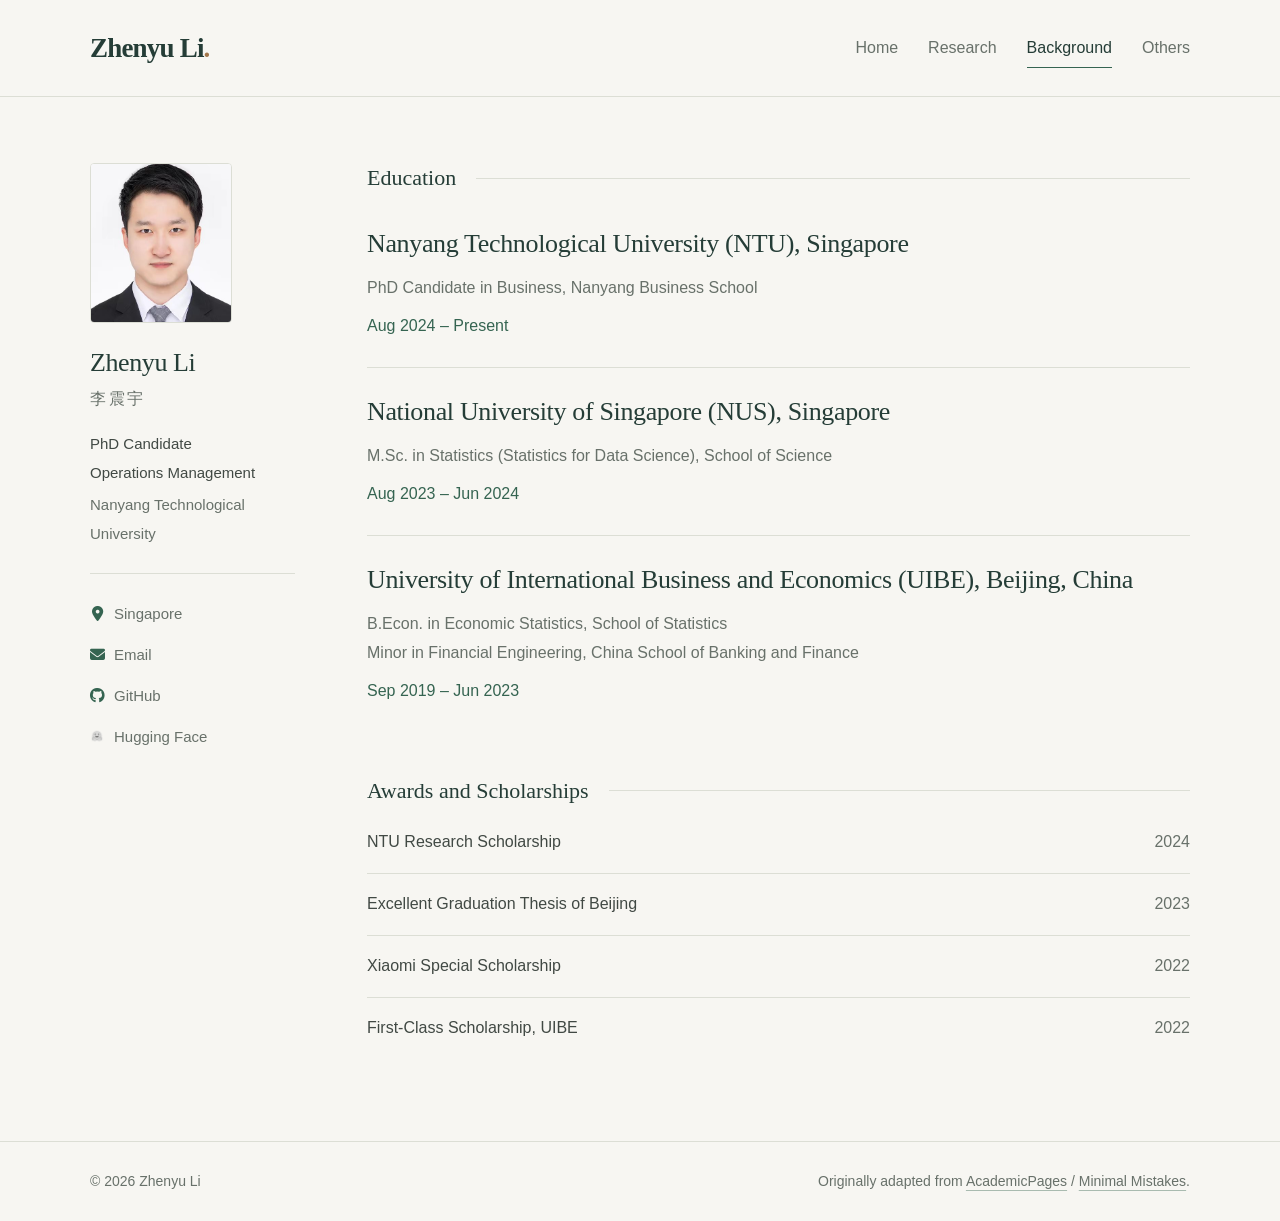
==== commit 6de449a6: "Use research paper cards and simplify page headings" ====
--- a/background/index.html
+++ b/background/index.html
@@ -6,7 +6,7 @@
   <title>Background – Zhenyu Li</title>
   <meta name="description" content="Education, awards, and academic background of Zhenyu Li.">
   <link rel="canonical" href="https://zhenyu-zane.github.io/background/">
-  <link rel="stylesheet" href="/assets/css/editorial.css?v=20261018-3">
+  <link rel="stylesheet" href="/assets/css/editorial.css?v=20261018-5">
   <meta name="theme-color" content="#f7f6f2">
   <link rel="stylesheet" href="https://cdnjs.cloudflare.com/ajax/libs/font-awesome/6.5.2/css/all.min.css">
 </head>
@@ -41,9 +41,7 @@
     </aside>
 
     <main id="main-content" class="page-content">
-      <header class="page-heading">
-        <h1 class="page-title">Background</h1>
-      </header>
+      <h1 class="visually-hidden">Background</h1>
       <section class="section-block">
         <h2 class="section-heading">Education</h2>
         <div class="education-list">
--- a/assets/css/editorial.css
+++ b/assets/css/editorial.css
@@ -49,8 +49,7 @@
 .author-links i { width: 14px; text-align: center; color: var(--accent); font-size: 15px; }
 .hf-mini { width: 14px; height: 14px; object-fit: contain; filter: grayscale(1); opacity: .75; }
 .page-content { min-width: 0; }
-.eyebrow { margin: 0 0 17px; color: var(--accent); font-size: 14px; font-weight: 600; line-height: 1.5; letter-spacing: .15em; text-transform: uppercase; }
-.home-heading h1 { margin: 0 0 29px; color: var(--ink); font: 400 clamp(42px, 4.6vw, 62px)/1.08 var(--serif); letter-spacing: -2.2px; }
+.home-heading h1 { margin: 0 0 29px; color: var(--ink); font: 400 clamp(42px, 4.6vw, 58px)/1.08 var(--serif); letter-spacing: -2.2px; }
 .home-heading h1 em { color: var(--accent); font-weight: 400; }
 .home-intro { max-width: 740px; }
 .home-intro p { margin: 0 0 18px; }
@@ -67,29 +66,21 @@
 .research-group-heading { margin-bottom: 10px; color: var(--ink); font-size: 17px; font-weight: 600; line-height: 1.5; }
 .research-tags { display: flex; flex-direction: column; gap: 5px; }
 .research-tag { font-size: 16px; line-height: 1.7; color: var(--muted); }
-.featured-publication { padding: 26px 29px 24px; background: var(--soft); border-left: 2px solid var(--accent); }
-.feature-topline { display: flex; align-items: center; justify-content: space-between; flex-wrap: wrap; gap: 8px 18px; margin-bottom: 15px; }
-.feature-topline .eyebrow { margin: 0; }
-.status-label { font-size: 14px; font-weight: 600; color: var(--accent); }
-.featured-publication h2 { margin: 0 0 9px; color: var(--ink); font: 400 25px/1.3 var(--serif); letter-spacing: -.4px; }
-.featured-publication > p { margin: 0 0 9px; font-size: 15px; color: var(--muted); }
 .home-updated { margin-top: 26px; color: var(--muted); font-size: 14px; }
-.page-heading { margin-bottom: var(--section-gap); }
-.page-title { margin: 0; color: var(--ink); font: 400 52px/1.1 var(--serif); letter-spacing: -1.8px; }
+.visually-hidden { position: absolute; width: 1px; height: 1px; padding: 0; margin: -1px; overflow: hidden; clip-path: inset(50%); white-space: nowrap; border: 0; }
 .section-block { margin: 0 0 var(--section-gap); }
 .section-block:last-child { margin-bottom: 0; }
 .section-heading { display: flex; align-items: center; gap: 20px; margin: 0 0 6px; color: var(--ink); font: 400 22px/1.4 var(--serif); }
 .section-heading::after { content: ""; height: 1px; background: var(--line); flex: 1; }
-.paper-card, .project-card { padding: var(--entry-space) 0; border-bottom: 1px solid var(--line); }
+.project-card { padding: var(--entry-space) 0; border-bottom: 1px solid var(--line); }
+.paper-card { margin-top: 24px; padding: 26px 30px 28px; background: var(--soft); border-left: 2px solid var(--accent); }
+.paper-label { margin: 0 0 16px; color: var(--accent); text-align: right; font-size: 15px; font-weight: 600; line-height: 1.5; }
+.paper-link { margin-top: 17px; }
 .paper-card:last-child, .project-card:last-child { border-bottom: 0; }
 .paper-title, .project-title, .education-school { margin: 0 0 12px; color: var(--ink); font: 400 var(--entry-title-size)/1.4 var(--serif); letter-spacing: -.35px; overflow-wrap: anywhere; }
 .paper-meta, .project-description, .education-degree { margin: 0; color: var(--muted); font-size: var(--detail-size); line-height: 1.8; }
 .translated-title { display: block; margin-top: 9px; color: var(--muted); font: 400 16px/1.8 var(--sans); letter-spacing: 0; }
 .paper-meta .journal { color: var(--text); font-style: italic; }
-.bracket-link { white-space: nowrap; font-size: 16px; margin-left: 4px; }
-.paper-status { display: flex; align-items: baseline; gap: 8px; margin: 13px 0 0; color: var(--accent); font-size: 16px; }
-.paper-status em { font-style: normal; }
-.acceptance-dot { flex: 0 0 5px; width: 5px; height: 5px; background: var(--accent); border-radius: 50%; }
 .education-row { position: relative; display: grid; grid-template-columns: 1fr; gap: 9px; padding: var(--entry-space) 0; border-bottom: 1px solid var(--line); }
 .education-row:last-child { border: 0; }
 .education-date { color: var(--accent); font-size: 16px; font-variant-numeric: tabular-nums; }
@@ -108,7 +99,7 @@
 @media (max-width: 1000px) {
   .masthead-inner { padding: 0 30px; }
   .page-shell { padding: 48px 30px 64px; grid-template-columns: 170px minmax(0, 1fr); gap: 42px; }
-  .home-heading h1 { font-size: 48px; }
+  .home-heading h1 { font-size: clamp(34px, 4.6vw, 46px); }
   .author-avatar { width: 130px; height: 146px; }
   .site-footer-inner { padding-left: 30px; padding-right: 30px; }
 }
@@ -130,12 +121,12 @@
   .home-heading h1 { font-size: 48px; }
   .home-intro p:first-child { font-size: 17px; }
   .home-intro { font-size: 17px; }
-  .page-title { font-size: 44px; }
   :root { --section-gap: 36px; --entry-title-size: 24px; --detail-size: 16px; --entry-space: 24px; }
-  .eyebrow { font-size: 13px; margin-bottom: 15px; }
   .site-footer-inner { padding: 23px 24px; }
 }
 @media (max-width: 480px) {
+  .paper-card { padding: 22px 20px 24px; }
+  .paper-label { font-size: 14px; }
   .masthead-inner { flex-wrap: wrap; min-height: 0; padding: 20px 22px 0; gap: 10px; }
   .site-nav { width: 100%; justify-content: space-between; gap: 12px; }
   .site-nav a { min-height: 44px; font-size: 15px; }
@@ -150,9 +141,6 @@
   .research-layout { grid-template-columns: 1fr; gap: 23px; }
   .research-tags { gap: 3px; }
   .research-group-heading { font-size: 17px; margin-bottom: 7px; }
-  .featured-publication { padding: 21px; }
-  .featured-publication h2 { font-size: 23px; }
-  .feature-topline { gap: 8px; }
   .site-footer-inner { padding: 23px 22px; }
 }
 @media (prefers-reduced-motion: reduce) {
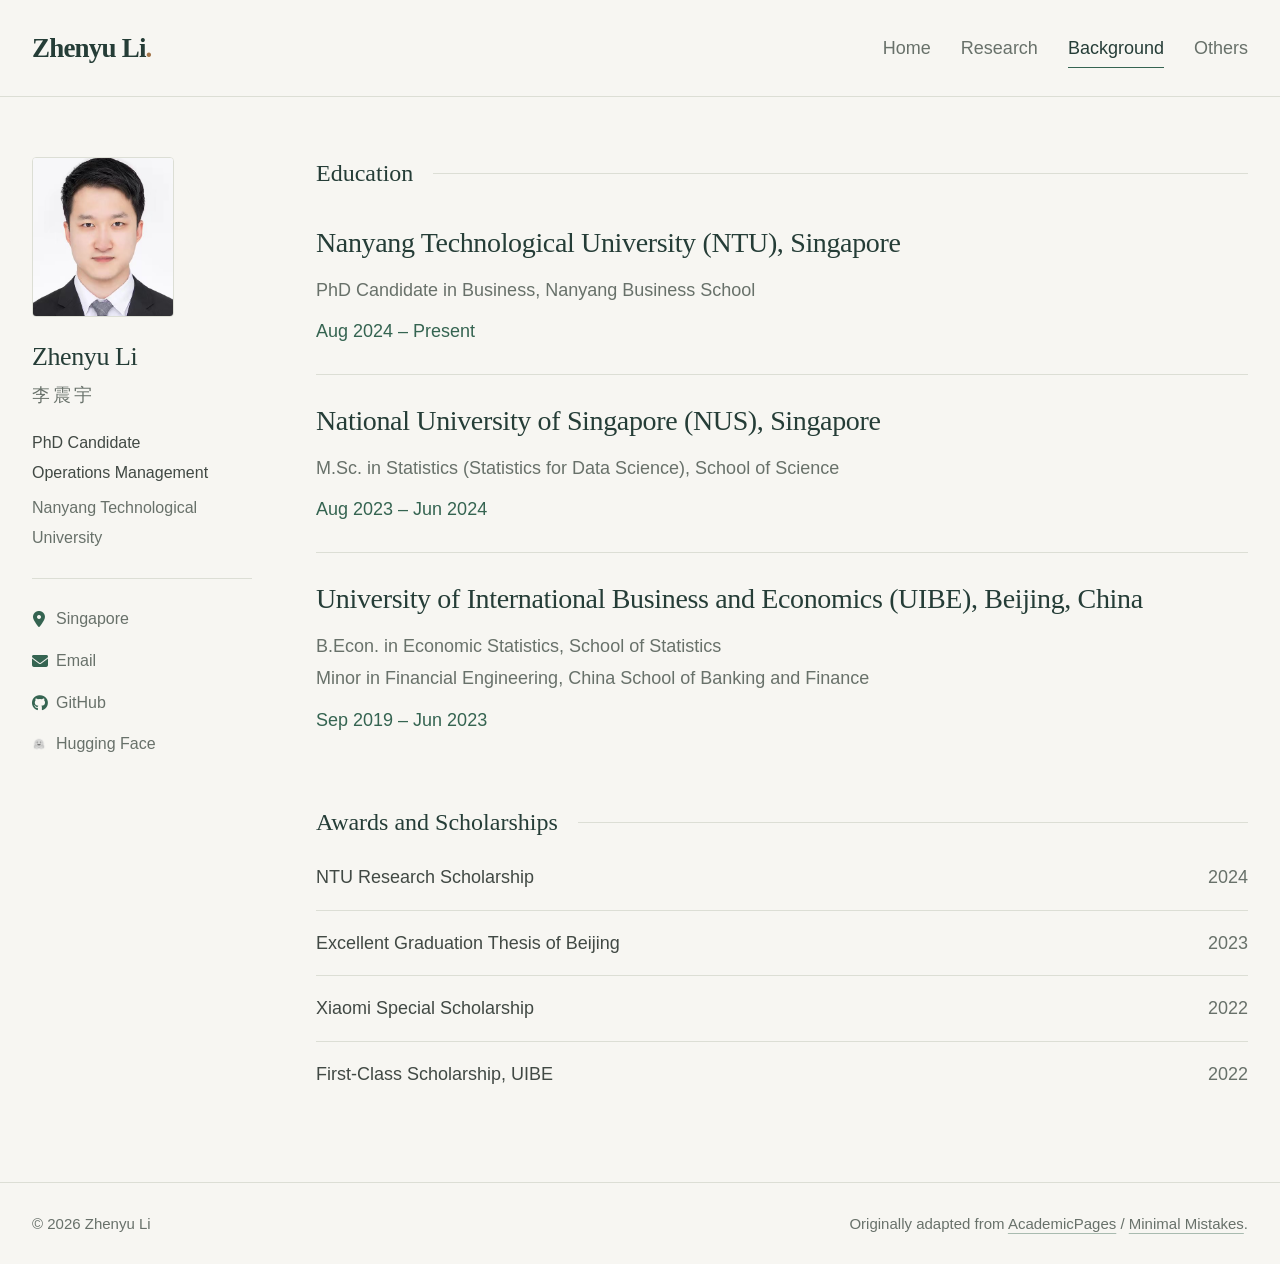
==== commit 2214e839: "Widen site typography and clarify bilingual paper details" ====
--- a/background/index.html
+++ b/background/index.html
@@ -6,7 +6,7 @@
   <title>Background – Zhenyu Li</title>
   <meta name="description" content="Education, awards, and academic background of Zhenyu Li.">
   <link rel="canonical" href="https://zhenyu-zane.github.io/background/">
-  <link rel="stylesheet" href="/assets/css/editorial.css?v=20261018-5">
+  <link rel="stylesheet" href="/assets/css/editorial.css?v=20261018-7">
   <meta name="theme-color" content="#f7f6f2">
   <link rel="stylesheet" href="https://cdnjs.cloudflare.com/ajax/libs/font-awesome/6.5.2/css/all.min.css">
 </head>
--- a/assets/css/editorial.css
+++ b/assets/css/editorial.css
@@ -8,15 +8,15 @@
   --line: #dcded5;
   --soft: #edf0e8;
   --serif: Georgia, "Times New Roman", "Noto Serif SC", serif;
-  --entry-title-size: 26px;
-  --detail-size: 16px;
+  --entry-title-size: 28px;
+  --detail-size: 18px;
   --section-gap: 44px;
   --entry-space: 26px;
   --sans: -apple-system, BlinkMacSystemFont, "Segoe UI", "Microsoft YaHei", sans-serif;
 }
 * { box-sizing: border-box; }
 html { background: var(--paper); scroll-behavior: smooth; scroll-padding-top: 28px; }
-body { margin: 0; color: var(--text); font: 18px/1.8 var(--sans); -webkit-font-smoothing: antialiased; }
+body { margin: 0; color: var(--text); font: 20px/1.8 var(--sans); -webkit-font-smoothing: antialiased; }
 ::selection { color: var(--ink); background: #dbe6d8; }
 a { color: var(--accent); text-decoration-color: #a9bbb0; text-underline-offset: 4px; }
 a:hover { color: var(--ink); text-decoration-color: var(--ink); }
@@ -26,76 +26,83 @@
 .skip-link { position: absolute; top: -80px; left: 20px; z-index: 100; padding: 10px 16px; background: var(--ink); color: #fff; }
 .skip-link:focus { top: 12px; color: #fff; }
 .masthead { border-bottom: 1px solid var(--line); }
-.masthead-inner { max-width: 1180px; min-height: 96px; margin: auto; padding: 0 40px; display: flex; align-items: center; justify-content: space-between; gap: 32px; }
+.masthead-inner { max-width: 1360px; min-height: 96px; margin: auto; padding: 0 32px; display: flex; align-items: center; justify-content: space-between; gap: 32px; }
 .site-title { font: 600 27px/1.2 var(--serif); letter-spacing: -.8px; color: var(--ink); text-decoration: none; white-space: nowrap; }
 .site-title-dot { color: #a4774c; }
 .site-nav { display: flex; align-items: center; gap: 30px; }
-.site-nav a { position: relative; display: flex; align-items: center; min-height: 52px; color: var(--muted); font-size: 16px; font-weight: 500; text-decoration: none; }
+.site-nav a { position: relative; display: flex; align-items: center; min-height: 52px; color: var(--muted); font-size: 18px; font-weight: 500; text-decoration: none; }
 .site-nav a::after { content: ""; position: absolute; left: 0; right: 0; bottom: 6px; height: 1px; background: var(--accent); transform: scaleX(0); transform-origin: left; transition: transform .2s ease; }
 .site-nav a:hover, .site-nav a.active { color: var(--ink); }
 .site-nav a:hover::after, .site-nav a.active::after { transform: scaleX(1); }
-.page-shell { max-width: 1180px; margin: auto; padding: 66px 40px 82px; display: grid; grid-template-columns: 205px minmax(0, 1fr); gap: 72px; }
+.page-shell { max-width: 1360px; margin: auto; padding: 60px 32px 76px; display: grid; grid-template-columns: 220px minmax(0, 1fr); gap: 64px; }
 .author-profile { position: sticky; top: 36px; align-self: start; }
 .author-avatar { width: 142px; height: 160px; overflow: hidden; margin-bottom: 24px; background: #fff; border: 1px solid var(--line); border-radius: 4px; }
 .author-avatar img { width: 100%; height: 100%; display: block; object-fit: cover; object-position: 50% 32%; }
 .author-name { margin: 0; color: var(--ink); font: 400 26px/1.25 var(--serif); letter-spacing: -.4px; }
-.author-bio { margin: 5px 0 17px; color: var(--muted); font-size: 16px; letter-spacing: .16em; }
-.author-role { margin: 0; font-size: 15px; line-height: 1.9; }
+.author-bio { margin: 5px 0 17px; color: var(--muted); font-size: 18px; letter-spacing: .16em; }
+.author-role { margin: 0; font-size: 16px; line-height: 1.9; }
 .author-role span { display: inline-block; color: var(--muted); margin-top: 4px; max-width: 205px; }
 .author-links { margin: 25px 0 0; padding: 21px 0 0; list-style: none; border-top: 1px solid var(--line); }
 .author-links li { margin: 0 0 5px; }
-.author-links a, .author-links span { display: inline-flex; align-items: center; gap: 10px; min-height: 36px; color: var(--muted); font-size: 15px; text-decoration: none; }
+.author-links a, .author-links span { display: inline-flex; align-items: center; gap: 10px; min-height: 36px; color: var(--muted); font-size: 16px; text-decoration: none; }
 .author-links a:hover { color: var(--accent); text-decoration: underline; }
-.author-links i { width: 14px; text-align: center; color: var(--accent); font-size: 15px; }
+.author-links i { width: 14px; text-align: center; color: var(--accent); font-size: 16px; }
 .hf-mini { width: 14px; height: 14px; object-fit: contain; filter: grayscale(1); opacity: .75; }
 .page-content { min-width: 0; }
 .home-heading h1 { margin: 0 0 29px; color: var(--ink); font: 400 clamp(42px, 4.6vw, 58px)/1.08 var(--serif); letter-spacing: -2.2px; }
 .home-heading h1 em { color: var(--accent); font-weight: 400; }
-.home-intro { max-width: 740px; }
+.home-intro { width: 100%; }
+.home-intro > p:not(.contact-email) { text-align: justify; text-justify: inter-word; }
 .home-intro p { margin: 0 0 18px; }
-.home-intro p:first-child { font-size: 18px; line-height: 1.8; }
-.contact-email { display: flex; align-items: baseline; flex-wrap: wrap; gap: 0 7px; margin-top: 26px !important; font-size: 17px; }
-.contact-email i { color: var(--accent); font-size: 16px; margin-right: 3px; }
+.home-intro p:first-child { font-size: 20px; line-height: 1.8; }
+.contact-email { display: flex; align-items: baseline; flex-wrap: wrap; gap: 0 7px; margin-top: 26px !important; font-size: 18px; }
+.contact-email i { color: var(--accent); font-size: 18px; margin-right: 3px; }
 .contact-email a { overflow-wrap: anywhere; }
-.text-link { display: inline-flex; align-items: center; gap: 15px; min-height: 38px; color: var(--ink); font-size: 15px; font-weight: 600; text-decoration: none; border-bottom: 1px solid #9bad9e; }
+.text-link { display: inline-flex; align-items: center; gap: 15px; min-height: 38px; color: var(--ink); font-size: 16px; font-weight: 600; text-decoration: none; border-bottom: 1px solid #9bad9e; }
 .text-link span { transition: transform .2s ease; }
 .text-link:hover span { transform: translate(2px, -2px); }
 .home-section { margin: 45px 0 40px; padding-top: 27px; border-top: 1px solid var(--line); }
-.home-section-label { margin: 0 0 22px; color: var(--ink); font: 400 22px/1.4 var(--serif); }
+.home-section-label { margin: 0 0 22px; color: var(--ink); font: 400 24px/1.4 var(--serif); }
 .research-layout { display: grid; grid-template-columns: 1fr 1fr; gap: 28px; }
-.research-group-heading { margin-bottom: 10px; color: var(--ink); font-size: 17px; font-weight: 600; line-height: 1.5; }
+.research-group-heading { margin-bottom: 10px; color: var(--ink); font-size: 18px; font-weight: 600; line-height: 1.5; }
 .research-tags { display: flex; flex-direction: column; gap: 5px; }
-.research-tag { font-size: 16px; line-height: 1.7; color: var(--muted); }
-.home-updated { margin-top: 26px; color: var(--muted); font-size: 14px; }
+.research-tag { font-size: 18px; line-height: 1.7; color: var(--muted); }
+.home-updated { margin-top: 26px; color: var(--muted); font-size: 15px; }
 .visually-hidden { position: absolute; width: 1px; height: 1px; padding: 0; margin: -1px; overflow: hidden; clip-path: inset(50%); white-space: nowrap; border: 0; }
 .section-block { margin: 0 0 var(--section-gap); }
 .section-block:last-child { margin-bottom: 0; }
-.section-heading { display: flex; align-items: center; gap: 20px; margin: 0 0 6px; color: var(--ink); font: 400 22px/1.4 var(--serif); }
+.section-heading { display: flex; align-items: center; gap: 20px; margin: 0 0 6px; color: var(--ink); font: 400 24px/1.4 var(--serif); }
 .section-heading::after { content: ""; height: 1px; background: var(--line); flex: 1; }
 .project-card { padding: var(--entry-space) 0; border-bottom: 1px solid var(--line); }
 .paper-card { margin-top: 24px; padding: 26px 30px 28px; background: var(--soft); border-left: 2px solid var(--accent); }
-.paper-label { margin: 0 0 16px; color: var(--accent); text-align: right; font-size: 15px; font-weight: 600; line-height: 1.5; }
+.paper-label { margin: 0 0 16px; color: var(--accent); text-align: right; font-size: 16px; font-weight: 600; line-height: 1.5; }
 .paper-link { margin-top: 17px; }
 .paper-card:last-child, .project-card:last-child { border-bottom: 0; }
 .paper-title, .project-title, .education-school { margin: 0 0 12px; color: var(--ink); font: 400 var(--entry-title-size)/1.4 var(--serif); letter-spacing: -.35px; overflow-wrap: anywhere; }
 .paper-meta, .project-description, .education-degree { margin: 0; color: var(--muted); font-size: var(--detail-size); line-height: 1.8; }
-.translated-title { display: block; margin-top: 9px; color: var(--muted); font: 400 16px/1.8 var(--sans); letter-spacing: 0; }
+.paper-original { margin-top: 20px; padding-top: 14px; border-top: 1px solid var(--line); }
+.paper-original summary { width: fit-content; color: var(--muted); font-size: 16px; line-height: 1.8; cursor: pointer; }
+.paper-original summary:hover { color: var(--ink); }
+.paper-original summary:focus-visible { outline: 2px solid var(--accent); outline-offset: 5px; }
+.paper-original summary::marker { color: var(--accent); font-size: 12px; }
+.original-citation { margin-top: 13px; font-size: 18px; line-height: 1.85; color: var(--text); }
+.original-citation p { margin: 0; }
+.original-citation .original-journal { margin-top: 7px; color: var(--muted); }
 .paper-meta .journal { color: var(--text); font-style: italic; }
 .education-row { position: relative; display: grid; grid-template-columns: 1fr; gap: 9px; padding: var(--entry-space) 0; border-bottom: 1px solid var(--line); }
 .education-row:last-child { border: 0; }
-.education-date { color: var(--accent); font-size: 16px; font-variant-numeric: tabular-nums; }
+.education-date { color: var(--accent); font-size: 18px; font-variant-numeric: tabular-nums; }
 .simple-row { display: grid; grid-template-columns: minmax(0, 1fr) auto; gap: 25px; padding: 16px 0; border-bottom: 1px solid var(--line); }
 .simple-row:last-child { border: 0; }
 .simple-name { font-size: var(--detail-size); }
-.simple-year { color: var(--muted); font-size: 16px; font-variant-numeric: tabular-nums; }
+.simple-year { color: var(--muted); font-size: 18px; font-variant-numeric: tabular-nums; }
 .project-title a { color: var(--ink); text-decoration: none; }
 .project-title a:hover { text-decoration: underline; }
 .project-tags { display: flex; flex-wrap: wrap; gap: 8px; margin-top: 17px; }
-.project-tags span { padding: 3px 8px; background: var(--soft); color: var(--accent); font-size: 14px; }
+.project-tags span { padding: 3px 8px; background: var(--soft); color: var(--accent); font-size: 15px; }
 .site-footer { border-top: 1px solid var(--line); }
-.site-footer-inner { display: flex; flex-wrap: wrap; justify-content: space-between; gap: 10px 30px; max-width: 1180px; margin: auto; padding: 27px 40px; color: var(--muted); font-size: 14px; }
+.site-footer-inner { display: flex; flex-wrap: wrap; justify-content: space-between; gap: 10px 30px; max-width: 1360px; margin: auto; padding: 27px 32px; color: var(--muted); font-size: 15px; }
 .footer-credit a { color: inherit; }
-@media (min-width: 1400px) { .page-shell { gap: 92px; grid-template-columns: 205px minmax(0, 1fr); } }
 @media (max-width: 1000px) {
   .masthead-inner { padding: 0 30px; }
   .page-shell { padding: 48px 30px 64px; grid-template-columns: 170px minmax(0, 1fr); gap: 42px; }
@@ -107,26 +114,27 @@
   .masthead-inner { min-height: 78px; padding: 0 24px; gap: 20px; }
   .site-title { font-size: 25px; }
   .site-nav { gap: 20px; }
-  .site-nav a { font-size: 15px; }
+  .site-nav a { font-size: 16px; }
   .page-shell { display: block; padding: 32px 24px 54px; }
   .author-profile { position: static; display: grid; grid-template-columns: 76px minmax(0, 1fr); gap: 0 20px; margin-bottom: 37px; padding-bottom: 23px; border-bottom: 1px solid var(--line); }
   .author-avatar { width: 76px; height: 89px; margin: 0; }
   .author-name { font-size: 24px; }
-  .author-bio { margin: 2px 0 6px; font-size: 14px; }
-  .author-role { font-size: 14px; line-height: 1.6; }
+  .author-bio { margin: 2px 0 6px; font-size: 15px; }
+  .author-role { font-size: 15px; line-height: 1.6; }
   .author-role span { display: block; margin-top: 2px; max-width: none; }
   .author-links { grid-column: 1 / -1; display: flex; flex-wrap: wrap; gap: 4px 19px; border: 0; margin: 14px 0 0; padding: 0; }
   .author-links li { margin: 0; }
-  .author-links a, .author-links span { font-size: 14px; min-height: 36px; gap: 7px; }
+  .author-links a, .author-links span { font-size: 15px; min-height: 36px; gap: 7px; }
   .home-heading h1 { font-size: 48px; }
-  .home-intro p:first-child { font-size: 17px; }
-  .home-intro { font-size: 17px; }
-  :root { --section-gap: 36px; --entry-title-size: 24px; --detail-size: 16px; --entry-space: 24px; }
+  .home-intro p:first-child { font-size: 18px; }
+  .home-intro { font-size: 18px; }
+  .home-intro > p:not(.contact-email) { text-align: left; }
+  :root { --section-gap: 36px; --entry-title-size: 25px; --detail-size: 17px; --entry-space: 24px; }
   .site-footer-inner { padding: 23px 24px; }
 }
 @media (max-width: 480px) {
   .paper-card { padding: 22px 20px 24px; }
-  .paper-label { font-size: 14px; }
+  .paper-label { font-size: 15px; }
   .masthead-inner { flex-wrap: wrap; min-height: 0; padding: 20px 22px 0; gap: 10px; }
   .site-nav { width: 100%; justify-content: space-between; gap: 12px; }
   .site-nav a { min-height: 44px; font-size: 15px; }
@@ -134,13 +142,13 @@
   .page-shell { padding: 27px 22px 45px; }
   .author-profile { gap: 0 16px; margin-bottom: 29px; padding-bottom: 16px; }
   .author-links { gap: 0 13px; }
-  .author-links a, .author-links span { font-size: 14px; }
+  .author-links a, .author-links span { font-size: 15px; }
   .home-heading h1 { font-size: 42px; letter-spacing: -1.5px; margin-bottom: 24px; }
   .home-intro p { line-height: 1.8; }
   .home-section { margin: 34px 0; padding-top: 23px; }
   .research-layout { grid-template-columns: 1fr; gap: 23px; }
   .research-tags { gap: 3px; }
-  .research-group-heading { font-size: 17px; margin-bottom: 7px; }
+  .research-group-heading { font-size: 18px; margin-bottom: 7px; }
   .site-footer-inner { padding: 23px 22px; }
 }
 @media (prefers-reduced-motion: reduce) {
